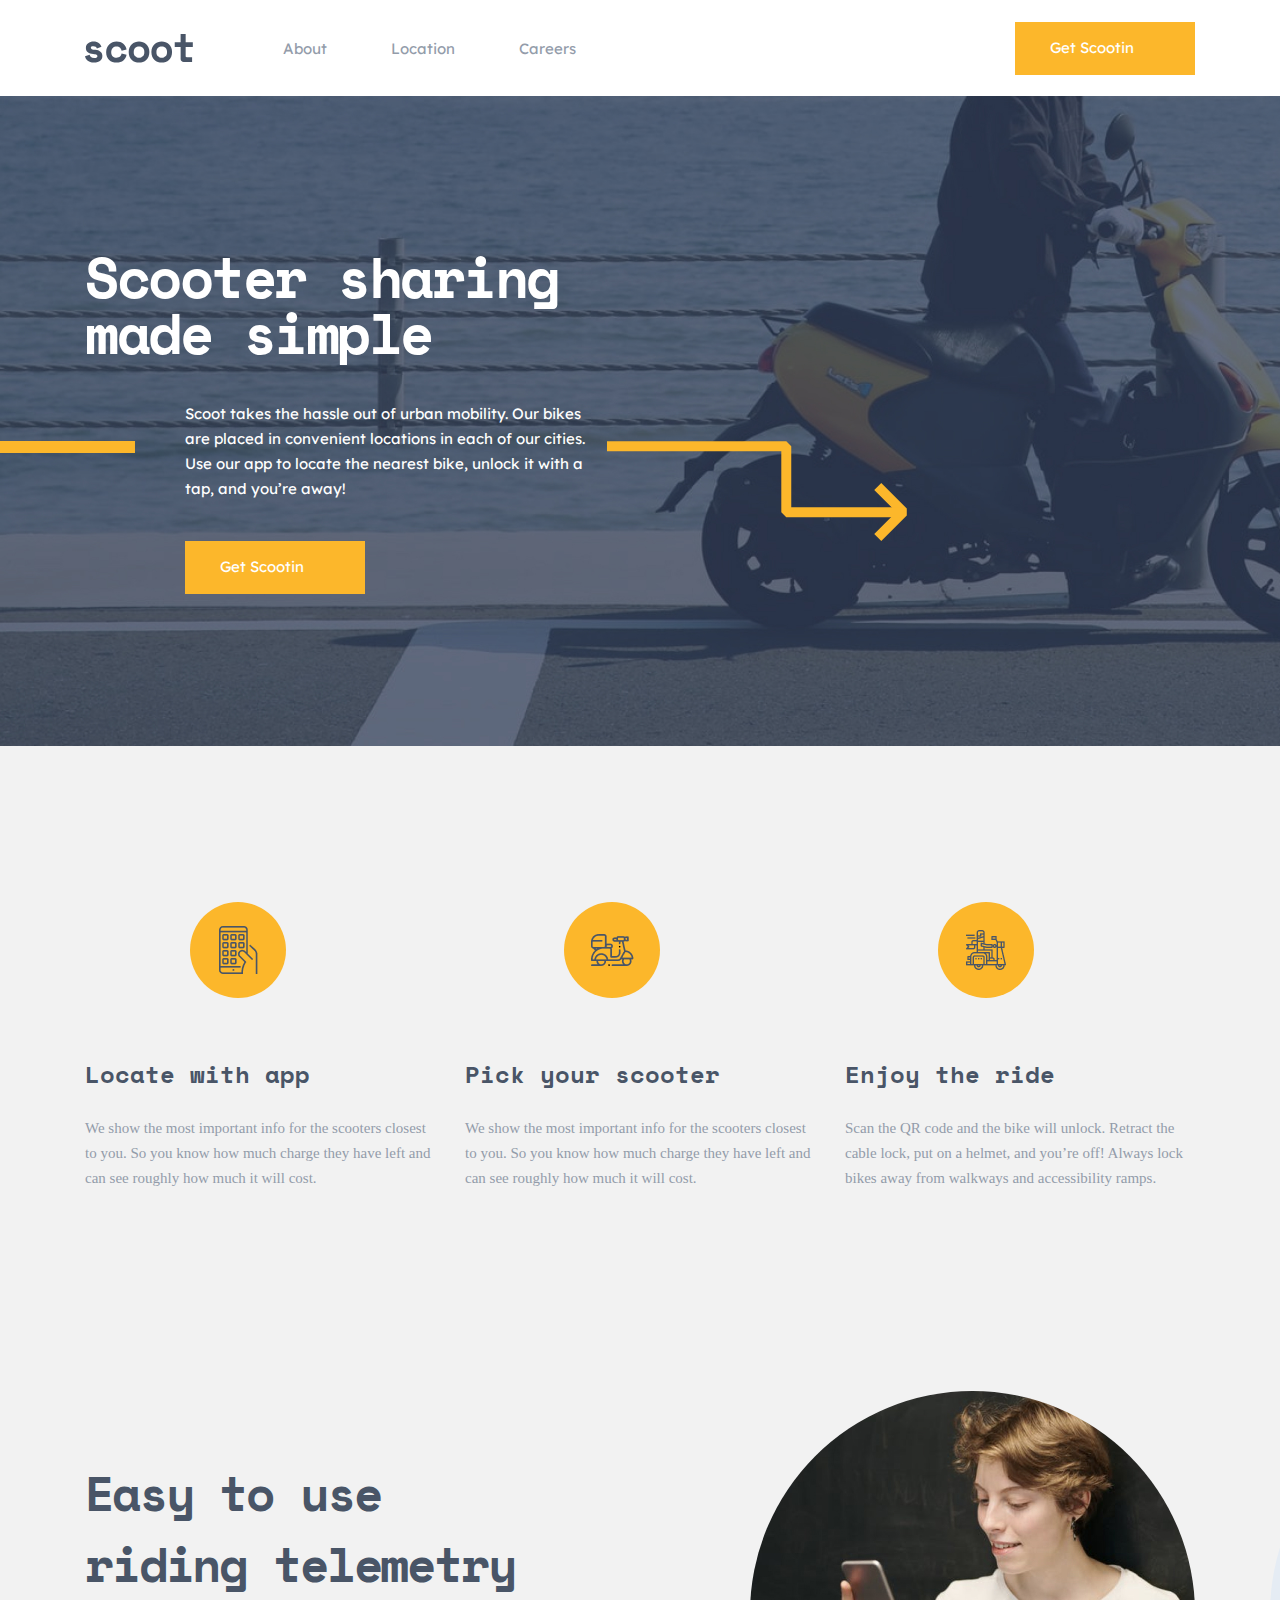
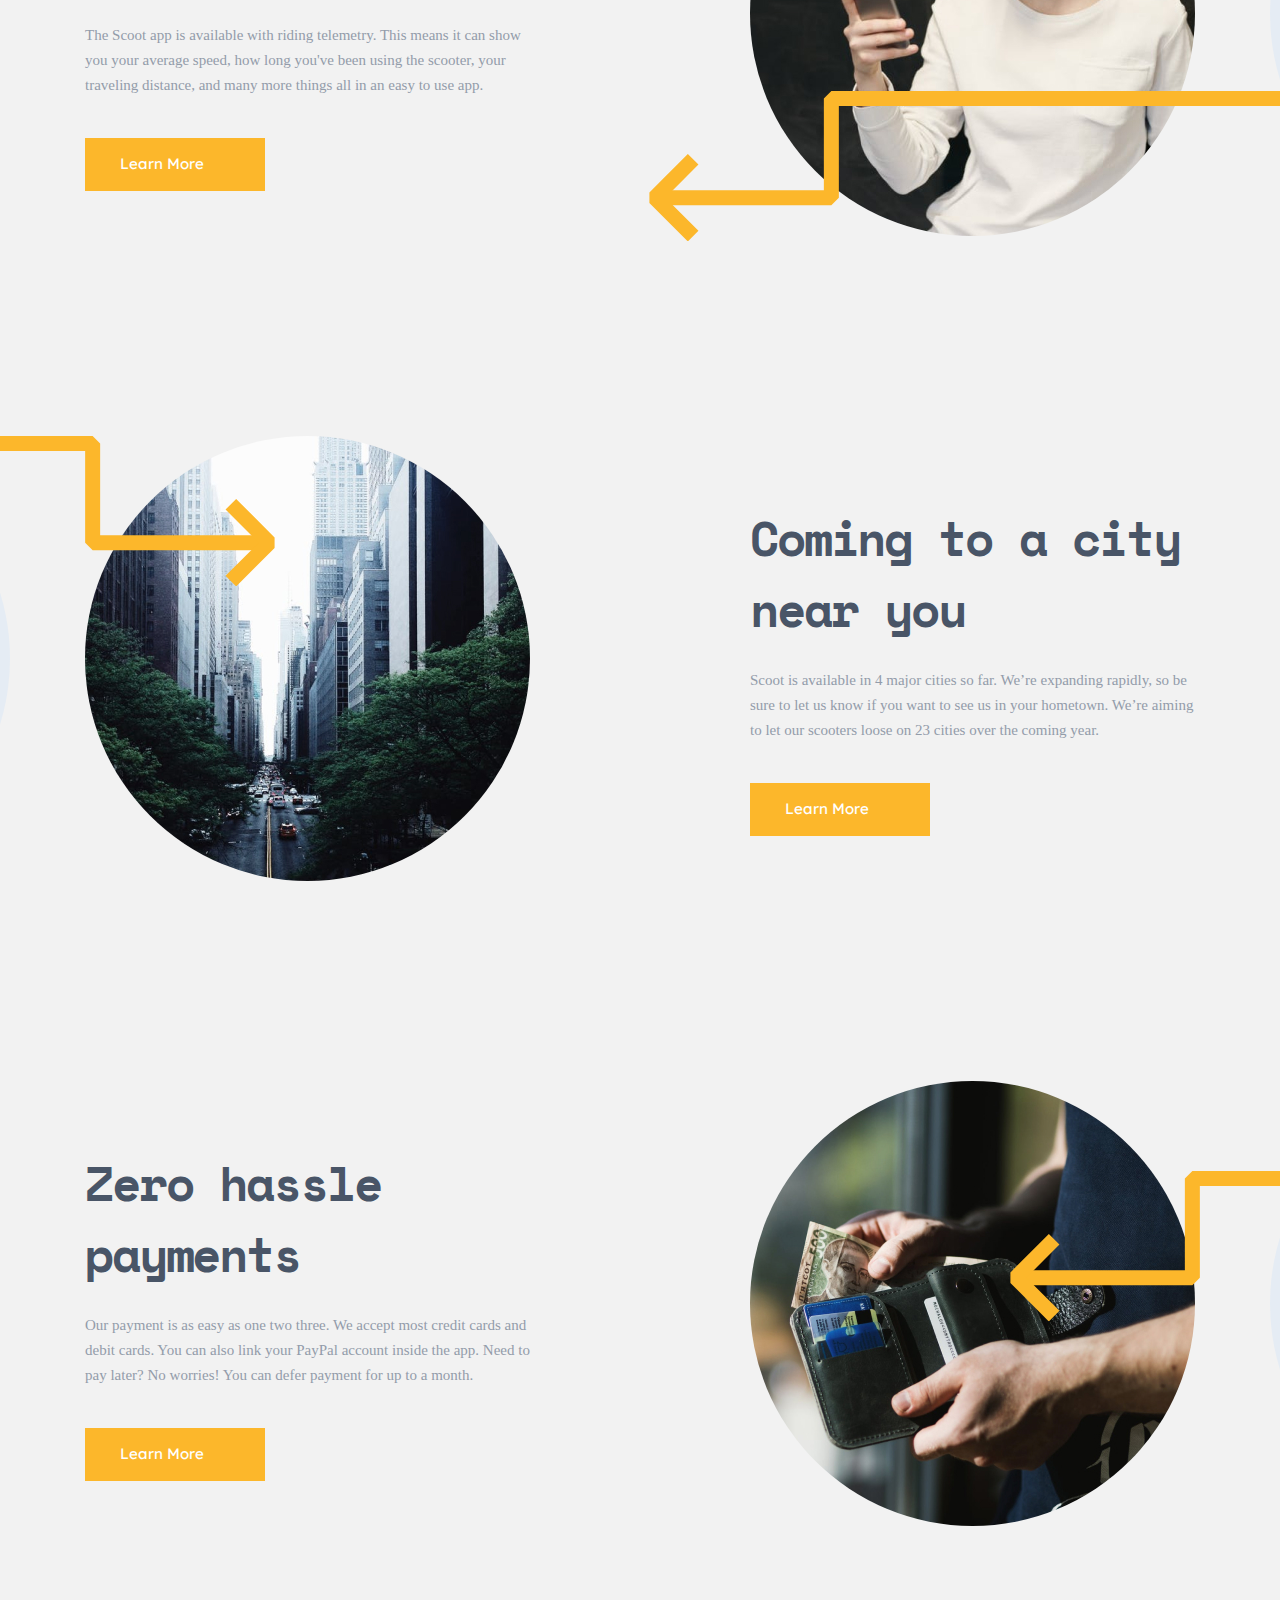
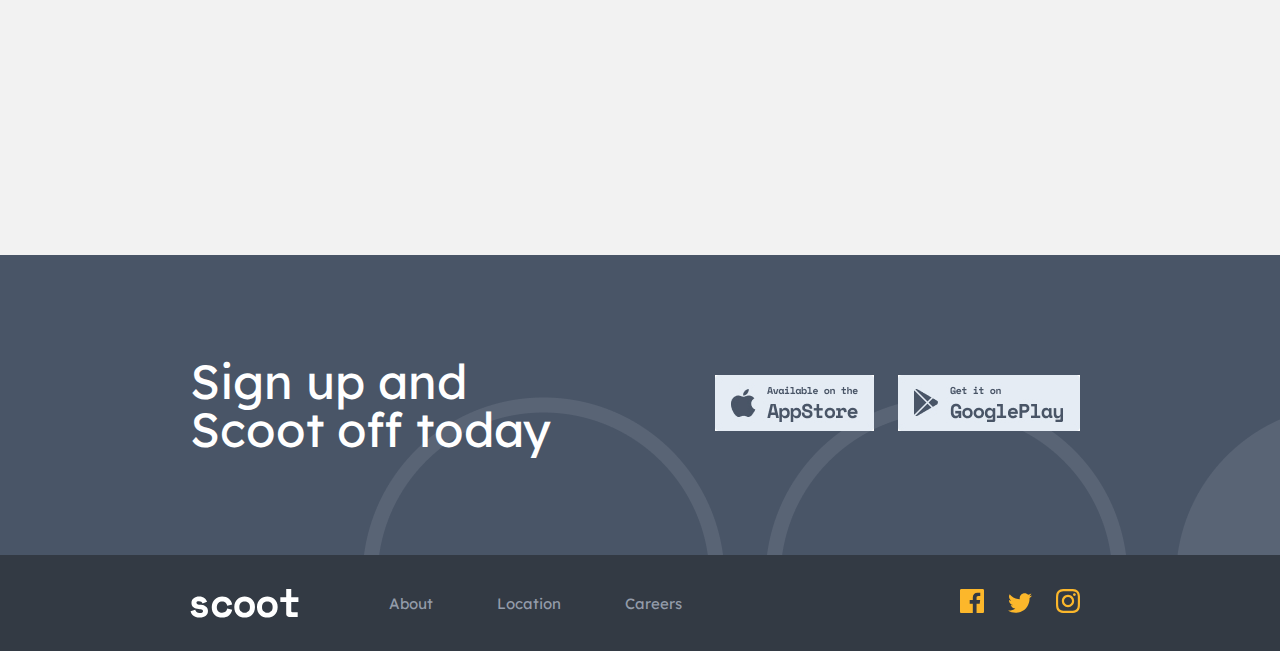
==== index.html @ 6b49a710 "imthon" ====
<!DOCTYPE html>
<html lang="en">
<head>
    <meta charset="UTF-8">
    <meta http-equiv="X-UA-Compatible" content="IE=edge">
    <meta name="viewport" content="width=device-width, initial-scale=1.0">
    <title>Kamoliddin_002</title>
    <link rel="stylesheet" href="https://cdnjs.cloudflare.com/ajax/libs/font-awesome/5.15.3/css/all.min.css" integrity="sha512-iBBXm8fW90+nuLcSKlbmrPcLa0OT92xO1BIsZ+ywDWZCvqsWgccV3gFoRBv0z+8dLJgyAHIhR35VZc2oM/gI1w==" crossorigin="anonymous" referrerpolicy="no-referrer" />
    <link rel="stylesheet" href="css/fonts.css">
    <link rel="stylesheet" href="css/main.css">
</head>
<body>

    <!-- header start -->

    <header>
        <div class="header">
            <div class="container">
                <div class="header-logo">
                    <div class="header-logo__left left">
                        <div class="font">
                            <i class="fas fa-bars fa-2x"></i>
                        </div>
                        <img class="left__img" src="./image/scoot1.svg" alt="">
                        <nav class="left__nav-menu">
                            <ul class="left__menu">
                                <li class="menu--iytms"><a class="menu--link" href="#">About</a></li>
                                <li class="menu--iytms"><a class="menu--link" href="#">Location</a></li>
                                <li class="menu--iytms"><a class="menu--link" href="#">Careers</a></li>
                            </ul>
                        </nav>
                    </div>
                    <div class="header-logo__right">
                        <a class="link" href="#">Get Scootin</a>
                    </div>
                </div>
            </div>
        </div>
    </header>

    <!-- main start -->

    <main>
        <section>
            <div class="section">
                <div class="container">
                    <div class="section-logo">
                        <h2 class="section-logo__text">Scooter sharing made simple</h2>
                        <p class="section-logo__lerem">Scoot takes the hassle out of urban mobility. Our bikes are placed in convenient locations in each of our cities. Use our app to locate the nearest bike, unlock it with a tap, and you’re away!</p>
                        <a class="link" href="#">Get Scootin</a>
                    </div>
                </div>
            </div>
        </section>

        <section>
            <div class="banner">
                <div class="banner__box">
                    <span class="box--span"></span>
                    <span class="box--span2"></span>
                    <span class="box--span3"></span>
                </div>
                <div class="container">
                    <div class="banner-logo">
                      <div class="banner-logo__bloc">
                        <h2 class="bloc--text">Locate with app</h2>
                        <p class="bloc--lorem">We show the most important info for the scooters closest to you. So you know how much charge they have left and can see roughly how much it will cost.</p>
                      </div>
                      <div class="banner-logo__bloc">
                        <h2 class="bloc--text">Pick your scooter</h2>
                        <p class="bloc--lorem">We show the most important info for the scooters closest to you. So you know how much charge they have left and can see roughly how much it will cost.</p>
                      </div>
                      <div class="banner-logo__bloc">
                        <h2 class="bloc--text">Enjoy the ride</h2>
                        <p class="bloc--lorem">Scan the QR code and the bike will unlock. Retract the cable lock, put on a helmet, and you’re off! Always lock bikes away from walkways and accessibility ramps.</p>
                      </div>
                    </div>
                </div>
            </div>
        </section>

        <section>
            <div class="templet">
                <div class="container">
                    <div class="temlet-logo">
                        <div class="templet-logo__left">
                            <h2 class="left--text">Easy to use riding telemetry</h2>
                            <p class="left--lorem">The Scoot app is available with riding telemetry. This means it can show you your average speed, how long you've been using the scooter, your traveling distance, and many more things all in an easy to use app.</p>
                            <a class="link" href="#">Learn More</a>
                        </div>
                        <div class="temlet-logo__right">
                            <span></span>
                        </div>
                    </div>
                    <div class="temlet-logo2">
                        <div class="temlet-logo__right">
                            <span></span>
                        </div>
                        <div class="templet-logo__left">
                            <h2 class="left--text">Coming to a city near you</h2>
                            <p class="left--lorem">Scoot is available in 4 major cities so far. We’re expanding rapidly, so be sure to let us know if you want to see us in your hometown. We’re aiming to let our scooters loose on 23 cities over the coming year.</p>
                            <a class="link" href="#">Learn More</a>
                        </div>
                    </div>
                    <div class="temlet-logo3">
                        <div class="templet-logo__left">
                            <h2 class="left--text">Zero hassle payments</h2>
                            <p class="left--lorem">Our payment is as easy as one two three. We accept most credit cards and debit cards. You can also link your PayPal account inside the app. Need to pay later? No worries! You can defer payment for up to a month.</p>
                            <a class="link" href="#">Learn More</a>
                        </div>
                        <div class="temlet-logo__right">
                            <span></span>
                        </div>
                    </div>
                </div>
            </div>
        </section>
    </main>

    <!-- footr start -->

    <footer>
        <div class="footer">
                <div class="footer-logo">
                    <div class="footer-logo__left left">
                        <div class="left__text-logo">
                            <h2 class="text-logo--text">Sign up and Scoot off today</h2>
                        </div>
                        <div class="left__image">
                            <a class="image--link" href="https://www.apple.com/shop"><img src="./image/Group28ss1.jpg" alt=""></a>
                            <a class="image--link" href="https://play.google.com/store"><img src="./image/Group29ss2.jpg" alt=""></a>
                        </div>
                    </div>
                    <div class="footer-logo__right right">
                        <div class="right__rasmlar rasmlar">
                            <img class="rasmlar__svg" src="./image/scootzzzz.svg" alt="">
                            <ul class="rasmlar__menu-logo">
                                <li class="menu-logo--iytms"><a class="menu-logo--link" href="">About</a></li>
                                <li class="menu-logo--iytms"><a class="menu-logo--link" href="">Location</a></li>
                                <li class="menu-logo--iytms"><a class="menu-logo--link" href="">Careers</a></li>
                            </ul>
                        </div>
                        <div class="right__icon">
                            <a href=""><svg width="24" height="24" viewBox="0 0 24 24"  xmlns="http://www.w3.org/2000/svg">
                                <path d="M22.675 0H1.325C0.593 0 0 0.593 0 1.325V22.676C0 23.407 0.593 24 1.325 24H12.82V14.706H9.692V11.084H12.82V8.413C12.82 5.313 14.713 3.625 17.479 3.625C18.804 3.625 19.942 3.724 20.274 3.768V7.008L18.356 7.009C16.852 7.009 16.561 7.724 16.561 8.772V11.085H20.148L19.681 14.707H16.561V24H22.677C23.407 24 24 23.407 24 22.675V1.325C24 0.593 23.407 0 22.675 0Z" />
                                </svg>
                            </a>
                                <a href="">
                                    <svg width="24" height="20" viewBox="0 0 24 20"  xmlns="http://www.w3.org/2000/svg">
                                        <path d="M24 2.55699C23.117 2.94899 22.168 3.21299 21.172 3.33199C22.189 2.72299 22.97 1.75799 23.337 0.607986C22.386 1.17199 21.332 1.58199 20.21 1.80299C19.313 0.845986 18.032 0.247986 16.616 0.247986C13.437 0.247986 11.101 3.21399 11.819 6.29299C7.728 6.08799 4.1 4.12799 1.671 1.14899C0.381 3.36199 1.002 6.25699 3.194 7.72299C2.388 7.69699 1.628 7.47599 0.965 7.10699C0.911 9.38799 2.546 11.522 4.914 11.997C4.221 12.185 3.462 12.229 2.69 12.081C3.316 14.037 5.134 15.46 7.29 15.5C5.22 17.123 2.612 17.848 0 17.54C2.179 18.937 4.768 19.752 7.548 19.752C16.69 19.752 21.855 12.031 21.543 5.10599C22.505 4.41099 23.34 3.54399 24 2.55699Z" />
                                        </svg>
                                    </a>
                                <a href=""><svg width="24" height="24" viewBox="0 0 24 24"  xmlns="http://www.w3.org/2000/svg">
                                    <path fill-rule="evenodd" clip-rule="evenodd" d="M12 0C8.741 0 8.333 0.014 7.053 0.072C2.695 0.272 0.273 2.69 0.073 7.052C0.014 8.333 0 8.741 0 12C0 15.259 0.014 15.668 0.072 16.948C0.272 21.306 2.69 23.728 7.052 23.928C8.333 23.986 8.741 24 12 24C15.259 24 15.668 23.986 16.948 23.928C21.302 23.728 23.73 21.31 23.927 16.948C23.986 15.668 24 15.259 24 12C24 8.741 23.986 8.333 23.928 7.053C23.732 2.699 21.311 0.273 16.949 0.073C15.668 0.014 15.259 0 12 0ZM12 2.163C15.204 2.163 15.584 2.175 16.85 2.233C20.102 2.381 21.621 3.924 21.769 7.152C21.827 8.417 21.838 8.797 21.838 12.001C21.838 15.206 21.826 15.585 21.769 16.85C21.62 20.075 20.105 21.621 16.85 21.769C15.584 21.827 15.206 21.839 12 21.839C8.796 21.839 8.416 21.827 7.151 21.769C3.891 21.62 2.38 20.07 2.232 16.849C2.174 15.584 2.162 15.205 2.162 12C2.162 8.796 2.175 8.417 2.232 7.151C2.381 3.924 3.896 2.38 7.151 2.232C8.417 2.175 8.796 2.163 12 2.163ZM5.838 12C5.838 8.597 8.597 5.838 12 5.838C15.403 5.838 18.162 8.597 18.162 12C18.162 15.404 15.403 18.163 12 18.163C8.597 18.163 5.838 15.403 5.838 12ZM12 16C9.791 16 8 14.21 8 12C8 9.791 9.791 8 12 8C14.209 8 16 9.791 16 12C16 14.21 14.209 16 12 16ZM16.965 5.595C16.965 4.8 17.61 4.155 18.406 4.155C19.201 4.155 19.845 4.8 19.845 5.595C19.845 6.39 19.201 7.035 18.406 7.035C17.61 7.035 16.965 6.39 16.965 5.595Z" />
                                    </svg>
                                </a>
                        </div>
                    </div>
            </div>
        </div>
    </footer>
</body>
</html>
---- css/fonts.css ----
@font-face {
    font-family: 'Space Mono';
    font-style: normal;
    font-weight: bold;
    src: local(''),
    url('../fonts/lexend-deca-v7-latin-regular.woff') format('woff'),
    url('../fonts/lexend-deca-v7-latin-regular.woff2') format('woff2');}
    @font-face {
        font-family: 'Space normal';
        font-style: normal;
        font-weight: normal;
        src: local(''),
        url('../fonts/space-mono-v6-latin-700.woff2') format('woff2'),
        url('../fonts/space-mono-v6-latin-700.woff') format('woff'); 
    }
    @font-face {
        font-family: 'Lexend Deca';
        font-style: normal;
        font-weight: 400;
        src: local(''),
        url('../fonts/lexend-deca-v7-latin-regular.woff2') format('woff2'),
        url('../fonts/lexend-deca-v7-latin-regular.woff') format('woff'); 
    }
---- css/main.css ----
.footer .footer-logo {
  height: 396px;
}

.footer .footer-logo .footer-logo__left {
  padding: 0 190px;
  display: -webkit-box;
  display: -ms-flexbox;
  display: flex;
  -webkit-box-align: center;
      -ms-flex-align: center;
          align-items: center;
  -webkit-box-pack: justify;
      -ms-flex-pack: justify;
          justify-content: space-between;
  height: 300px;
  background-image: url(../image/Maskppp.png);
  background-color: #d3dae6;
  background-position: center;
  background-repeat: no-repeat;
  background-size: cover;
}

.footer .footer-logo .footer-logo__left .left__text-logo .text-logo--text {
  font-size: 48px;
  line-height: 48px;
  font-family: 'Space Mono';
  color: #FFFFFF;
  width: 415px;
}

.footer .footer-logo .footer-logo__left .left__image .image--link {
  padding: 0 10px;
}

.footer .footer-logo .footer-logo__right {
  display: -webkit-box;
  display: -ms-flexbox;
  display: flex;
  background-color: #333A44;
  padding: 0 190px;
  -webkit-box-align: center;
      -ms-flex-align: center;
          align-items: center;
  -webkit-box-pack: justify;
      -ms-flex-pack: justify;
          justify-content: space-between;
  height: 96px;
}

.footer .footer-logo .footer-logo__right .right__rasmlar {
  display: -webkit-box;
  display: -ms-flexbox;
  display: flex;
}

.footer .footer-logo .footer-logo__right .right__rasmlar .rasmlar__menu-logo {
  display: -webkit-box;
  display: -ms-flexbox;
  display: flex;
  -webkit-box-align: center;
      -ms-flex-align: center;
          align-items: center;
  margin-left: 58px;
}

.footer .footer-logo .footer-logo__right .right__rasmlar .rasmlar__menu-logo .menu-logo--iytms .menu-logo--link {
  color: #939CAA;
  font-size: 15px;
  font-family: 'Space Mono';
  padding: 0 32px;
}

.footer .footer-logo .footer-logo__right .right__rasmlar .rasmlar__menu-logo .menu-logo--iytms .menu-logo--link:hover {
  color: #FCB72B;
}

.footer .footer-logo .footer-logo__right .right__icon a {
  padding: 0 10px;
}

.footer .footer-logo .footer-logo__right .right__icon a svg {
  fill: #FCB72B;
}

.footer .footer-logo .footer-logo__right .right__icon a svg:hover {
  fill: #E5ECF4;
}

@media only screen and (max-width: 770px) {
  .container {
    max-width: 689px;
    margin: 0 auto;
  }
  .footer .footer-logo {
    height: 396px;
  }
  .footer .footer-logo .footer-logo__left {
    padding: 0 190px;
    display: -webkit-box;
    display: -ms-flexbox;
    display: flex;
    text-align: center;
    -webkit-box-orient: vertical;
    -webkit-box-direction: normal;
        -ms-flex-direction: column;
            flex-direction: column;
    -webkit-box-pack: center;
        -ms-flex-pack: center;
            justify-content: center;
    height: 300px;
  }
  .footer .footer-logo .footer-logo__left .left__text-logo .text-logo--text {
    font-size: 48px;
    line-height: 48px;
    width: 415px;
  }
  .footer .footer-logo .footer-logo__left .left__image {
    margin-top: 40px;
  }
  .footer .footer-logo .footer-logo__left .left__image .image--link {
    padding: 0 10px;
  }
  .footer .footer-logo .footer-logo__left .left__image .image--link img {
    height: 40px;
    width: 113px;
  }
  .footer .footer-logo .footer-logo__right {
    padding: 0 39px;
    height: 96px;
  }
  .footer .footer-logo .footer-logo__right .right__rasmlar .rasmlar__menu-logo {
    margin-left: 38px;
  }
  .footer .footer-logo .footer-logo__right .right__rasmlar .rasmlar__menu-logo .menu-logo--iytms .menu-logo--link {
    font-size: 15px;
    padding: 0 22px;
  }
}

@media only screen and (max-width: 375px) {
  .container {
    max-width: 311px;
    margin: 0 auto;
  }
  .footer .footer-logo {
    height: 758px;
  }
  .footer .footer-logo .footer-logo__left {
    padding: 0 32px;
    display: -webkit-box;
    display: -ms-flexbox;
    display: flex;
    text-align: center;
    -webkit-box-orient: vertical;
    -webkit-box-direction: normal;
        -ms-flex-direction: column;
            flex-direction: column;
    -webkit-box-pack: center;
        -ms-flex-pack: center;
            justify-content: center;
    height: 320px;
  }
  .footer .footer-logo .footer-logo__left .left__text-logo .text-logo--text {
    font-size: 32px;
    width: 311px;
  }
  .footer .footer-logo .footer-logo__left .left__image {
    margin-top: 40px;
  }
  .footer .footer-logo .footer-logo__left .left__image .image--link {
    padding: 0 10px;
  }
  .footer .footer-logo .footer-logo__left .left__image .image--link img {
    height: 40px;
    width: 130px;
  }
  .footer .footer-logo .footer-logo__right {
    display: -webkit-box;
    display: -ms-flexbox;
    display: flex;
    -webkit-box-orient: vertical;
    -webkit-box-direction: normal;
        -ms-flex-direction: column;
            flex-direction: column;
    -webkit-box-pack: justify;
        -ms-flex-pack: justify;
            justify-content: space-between;
    padding: 0 39px;
    height: 438px;
  }
  .footer .footer-logo .footer-logo__right .right__rasmlar {
    -webkit-box-orient: vertical;
    -webkit-box-direction: normal;
        -ms-flex-direction: column;
            flex-direction: column;
    padding-top: 66px;
  }
  .footer .footer-logo .footer-logo__right .right__rasmlar .rasmlar__menu-logo {
    -webkit-box-orient: vertical;
    -webkit-box-direction: normal;
        -ms-flex-direction: column;
            flex-direction: column;
    padding-top: 41px;
    margin-left: 0;
  }
  .footer .footer-logo .footer-logo__right .right__rasmlar .rasmlar__menu-logo .menu-logo--iytms .menu-logo--link {
    font-size: 15px;
    padding: 16px 32px;
    display: inline-block;
  }
  .footer .footer-logo .footer-logo__right .right__icon {
    padding-bottom: 66px;
  }
  .footer .footer-logo .footer-logo__right .right__icon a {
    padding: 0 10px;
  }
  .footer .footer-logo .footer-logo__right .right__icon a svg {
    fill: #FCB72B;
  }
  .footer .footer-logo .footer-logo__right .right__icon a svg:hover {
    fill: #E5ECF4;
  }
}

.header {
  background-color: #fff;
}

.header .header-logo {
  display: -webkit-box;
  display: -ms-flexbox;
  display: flex;
  -webkit-box-pack: justify;
      -ms-flex-pack: justify;
          justify-content: space-between;
  -webkit-box-align: center;
      -ms-flex-align: center;
          align-items: center;
  background-color: white;
  height: 96px;
}

.header .header-logo .header-logo__left {
  display: -webkit-box;
  display: -ms-flexbox;
  display: flex;
  -webkit-box-align: center;
      -ms-flex-align: center;
          align-items: center;
}

.header .header-logo .header-logo__left .font .fas {
  display: none;
}

.header .header-logo .header-logo__left .left__nav-menu .left__menu {
  display: -webkit-box;
  display: -ms-flexbox;
  display: flex;
  margin-left: 58px;
}

.header .header-logo .header-logo__left .left__nav-menu .left__menu .menu--iytms .menu--link {
  display: inline-block;
  font-family: 'Space Mono';
  color: #939CAA;
  font-size: 15px;
  padding: 0 32px;
}

.header .header-logo .header-logo__left .left__nav-menu .left__menu .menu--iytms .menu--link:hover {
  color: #FCB72B;
}

.link {
  display: -webkit-box;
  display: -ms-flexbox;
  display: flex;
  width: 180px;
  padding: 16px 35px;
  height: 53px;
  font-family: 'Space Mono';
  background-color: #FCB72B;
  color: #FFFFFF;
  font-size: 15px;
}

.link:hover {
  background-color: #fff;
  border: 2px solid #FCB72B;
  color: #FCB72B;
  background-color: transparent;
}

@media only screen and (max-width: 375px) {
  .container {
    max-width: 311px;
    margin: 0 auto;
  }
  .header {
    background-color: #fff;
  }
  .header .header-logo {
    display: -webkit-box;
    display: -ms-flexbox;
    display: flex;
    -webkit-box-pack: justify;
        -ms-flex-pack: justify;
            justify-content: space-between;
    -webkit-box-align: center;
        -ms-flex-align: center;
            align-items: center;
    background-color: white;
    height: 96px;
  }
  .header .header-logo .header-logo__left {
    display: -webkit-box;
    display: -ms-flexbox;
    display: flex;
    -webkit-box-align: center;
        -ms-flex-align: center;
            align-items: center;
  }
  .header .header-logo .header-logo__left .left__img {
    margin-left: 80px;
  }
  .header .header-logo .header-logo__left .font .fas {
    display: -webkit-box;
    display: -ms-flexbox;
    display: flex;
  }
  .header .header-logo .header-logo__left .left__nav-menu {
    display: none;
  }
  .header .header-logo .header-logo__left .fas:checked ~ .left__nav-menu {
    display: -webkit-box;
    display: -ms-flexbox;
    display: flex;
  }
  .link {
    display: none;
  }
}

* {
  margin: 0;
  padding: 0;
  -webkit-box-sizing: border-box;
          box-sizing: border-box;
  text-decoration: none;
  list-style-type: none;
}

.container {
  max-width: 1110px;
  margin: 0 auto;
}

.section {
  display: -webkit-box;
  display: -ms-flexbox;
  display: flex;
  background-image: url(../image/Bitmap2.jpg);
  background-position: center;
  background-repeat: no-repeat;
  background-size: cover;
  width: 100%;
  height: 650px;
}

.section .section-logo {
  display: -webkit-box;
  display: -ms-flexbox;
  display: flex;
  -webkit-box-orient: vertical;
  -webkit-box-direction: normal;
      -ms-flex-direction: column;
          flex-direction: column;
  padding-top: 153px;
}

.section .section-logo .section-logo__text {
  font-family: 'Space normal';
  width: 500px;
  letter-spacing: -2.5px;
  font-size: 56px;
  line-height: 56px;
  color: #fff;
}

.section .section-logo .link {
  margin-left: 100px;
}

.section .section-logo .section-logo__lerem {
  display: -webkit-box;
  display: -ms-flexbox;
  display: flex;
  margin-left: 100px;
  position: relative;
  padding-top: 40px;
  color: #FFFFFF;
  width: 38%;
  font-family: 'Lexend Deca';
  font-size: 15px;
  line-height: 25px;
  margin-bottom: 40px;
}

.section .section-logo .section-logo__lerem::after {
  display: -webkit-box;
  display: -ms-flexbox;
  display: flex;
  content: "";
  height: 100px;
  width: 300px;
  position: absolute;
  background-image: url(../image/GroupCopy0101.svg);
  background-position: center;
  background-repeat: no-repeat;
  right: -300px;
  top: 80px;
  background-size: cover;
}

.section .section-logo .section-logo__lerem::before {
  display: -webkit-box;
  display: -ms-flexbox;
  display: flex;
  content: "";
  height: 12px;
  width: 250px;
  position: absolute;
  background-image: url(../image/Path20000.svg);
  background-position: center;
  background-repeat: no-repeat;
  top: 80px;
  left: -300px;
  background-size: cover;
}

.banner {
  background-color: #F2F2F2;
  padding-top: 206px;
}

.banner .banner__box {
  display: -webkit-box;
  display: -ms-flexbox;
  display: flex;
  -webkit-box-pack: justify;
      -ms-flex-pack: justify;
          justify-content: space-between;
  padding-left: 190px;
  width: 1034px;
  height: 15px;
  background-color: #F2F2F2;
}

.banner .banner__box .box--span {
  width: 96px;
  height: 96px;
  border-radius: 50%;
  background-color: #FCB72B;
  -webkit-transform: translateY(-50PX);
          transform: translateY(-50PX);
  background-image: url(../image/CombinedShapeIMG1.png);
  background-position: center;
  background-repeat: no-repeat;
}

.banner .banner__box .box--span2 {
  width: 96px;
  height: 96px;
  border-radius: 50%;
  background-color: #FCB72B;
  -webkit-transform: translateY(-50PX);
          transform: translateY(-50PX);
  background-image: url(../image/001-scooterIMG2.png);
  background-position: center;
  background-repeat: no-repeat;
}

.banner .banner__box .box--span3 {
  width: 96px;
  height: 96px;
  border-radius: 50%;
  background-color: #FCB72B;
  -webkit-transform: translateY(-50PX);
          transform: translateY(-50PX);
  background-image: url(../image/CombinedShapeIMG3.png);
  background-position: center;
  background-repeat: no-repeat;
}

.banner .banner-logo {
  display: -webkit-box;
  display: -ms-flexbox;
  display: flex;
  -webkit-box-pack: justify;
      -ms-flex-pack: justify;
          justify-content: space-between;
  width: 1110px;
}

.banner .banner-logo .banner-logo__bloc {
  margin-top: 89px;
}

.banner .banner-logo .banner-logo__bloc .bloc--text {
  font-size: 24px;
  font-family: 'Space normal';
  color: #495567;
}

.banner .banner-logo .banner-logo__bloc .bloc--lorem {
  padding-top: 24px;
  font-size: 15px;
  color: #939CAA;
  line-height: 25px;
  width: 350px;
}

.templet {
  background-color: #F2F2F2;
  overflow: hidden;
  padding-bottom: 329px;
}

.templet .temlet-logo {
  display: -webkit-box;
  display: -ms-flexbox;
  display: flex;
  -webkit-box-pack: justify;
      -ms-flex-pack: justify;
          justify-content: space-between;
}

.templet .temlet-logo .templet-logo__left {
  padding-top: 266px;
}

.templet .temlet-logo .templet-logo__left .left--text {
  font-size: 48px;
  font-family: 'Space normal';
  letter-spacing: -2.14286px;
  width: 445px;
  color: #495567;
}

.templet .temlet-logo .templet-logo__left .left--lorem {
  width: 445px;
  color: #939CAA;
  font-size: 15px;
  margin-bottom: 40px;
  padding-top: 24px;
  line-height: 25px;
}

.templet .temlet-logo .temlet-logo__right {
  margin-top: 200px;
  width: 445px;
  height: 445px;
  border-radius: 50%;
  background-image: url(../image/Bitmapttt.jpg);
  background-position: center;
  background-repeat: no-repeat;
  background-size: cover;
  position: relative;
}

.templet .temlet-logo .temlet-logo__right span {
  display: -webkit-box;
  display: -ms-flexbox;
  display: flex;
  border-radius: 50%;
  width: 445px;
  height: 445px;
  background-color: #E5ECF4;
  -webkit-transform: translate(520px, -150px);
          transform: translate(520px, -150px);
}

.templet .temlet-logo .temlet-logo__right::before {
  display: -webkit-box;
  display: -ms-flexbox;
  display: flex;
  position: absolute;
  content: "";
  background-image: url(../image/Group32rrr.svg);
  background-position: center;
  background-repeat: no-repeat;
  height: 150px;
  position: relative;
  width: 740px;
  z-index: 2;
  top: 300px;
  right: 101px;
}

.templet .temlet-logo2 {
  display: -webkit-box;
  display: -ms-flexbox;
  display: flex;
  -webkit-box-pack: justify;
      -ms-flex-pack: justify;
          justify-content: space-between;
}

.templet .temlet-logo2 .templet-logo__left {
  padding-top: 266px;
}

.templet .temlet-logo2 .templet-logo__left .left--text {
  font-size: 48px;
  font-family: 'Space normal';
  letter-spacing: -2.14286px;
  width: 445px;
  color: #495567;
}

.templet .temlet-logo2 .templet-logo__left .left--lorem {
  width: 445px;
  color: #939CAA;
  font-size: 15px;
  margin-bottom: 40px;
  padding-top: 24px;
  line-height: 25px;
}

.templet .temlet-logo2 .temlet-logo__right {
  margin-top: 200px;
  width: 445px;
  height: 445px;
  border-radius: 50%;
  background-image: url(../image/Bitmapjj.jpg);
  background-position: center;
  background-repeat: no-repeat;
  background-size: cover;
  position: relative;
}

.templet .temlet-logo2 .temlet-logo__right span {
  display: -webkit-box;
  display: -ms-flexbox;
  display: flex;
  border-radius: 50%;
  width: 445px;
  height: 445px;
  background-color: #E5ECF4;
  -webkit-transform: translate(-520px, -150px);
          transform: translate(-520px, -150px);
}

.templet .temlet-logo2 .temlet-logo__right::before {
  display: -webkit-box;
  display: -ms-flexbox;
  display: flex;
  position: absolute;
  content: "";
  background-image: url(../image/GroupCopyhh.svg);
  background-position: center;
  background-repeat: no-repeat;
  height: 150px;
  position: relative;
  width: 740px;
  z-index: 2;
  top: 0px;
  right: 0px;
  left: -550px;
}

.templet .temlet-logo3 {
  display: -webkit-box;
  display: -ms-flexbox;
  display: flex;
  -webkit-box-pack: justify;
      -ms-flex-pack: justify;
          justify-content: space-between;
}

.templet .temlet-logo3 .templet-logo__left {
  padding-top: 266px;
}

.templet .temlet-logo3 .templet-logo__left .left--text {
  font-size: 48px;
  font-family: 'Space normal';
  letter-spacing: -2.14286px;
  width: 445px;
  color: #495567;
}

.templet .temlet-logo3 .templet-logo__left .left--lorem {
  width: 445px;
  color: #939CAA;
  font-size: 15px;
  margin-bottom: 40px;
  padding-top: 24px;
  line-height: 25px;
}

.templet .temlet-logo3 .temlet-logo__right {
  margin-top: 200px;
  width: 445px;
  height: 445px;
  border-radius: 50%;
  background-image: url(../image/Bitmapkk.jpg);
  background-position: center;
  background-repeat: no-repeat;
  background-size: cover;
  position: relative;
}

.templet .temlet-logo3 .temlet-logo__right span {
  display: -webkit-box;
  display: -ms-flexbox;
  display: flex;
  border-radius: 50%;
  width: 445px;
  height: 445px;
  background-color: #E5ECF4;
  -webkit-transform: translate(520px, -150px);
          transform: translate(520px, -150px);
}

.templet .temlet-logo3 .temlet-logo__right::before {
  display: -webkit-box;
  display: -ms-flexbox;
  display: flex;
  position: absolute;
  content: "";
  background-image: url(../image/Group32rrr.svg);
  background-position: center;
  background-repeat: no-repeat;
  height: 150px;
  position: relative;
  width: 740px;
  z-index: 2;
  top: 90px;
  right: -260px;
}

@media only screen and (max-width: 770px) {
  .container {
    max-width: 689px;
    margin: 0 auto;
  }
  .section {
    height: 690px;
  }
  .section .section-logo {
    display: -webkit-box;
    display: -ms-flexbox;
    display: flex;
    -webkit-box-orient: vertical;
    -webkit-box-direction: normal;
        -ms-flex-direction: column;
            flex-direction: column;
    -webkit-box-pack: center;
        -ms-flex-pack: center;
            justify-content: center;
    text-align: center;
    padding-top: 187px;
  }
  .section .section-logo .section-logo__text {
    width: 573px;
    font-size: 56px;
  }
  .section .section-logo .link {
    margin-left: 200px;
  }
  .section .section-logo .section-logo__lerem {
    margin-left: 0px;
    padding-top: 24px;
    width: 573px;
    margin-bottom: 32px;
  }
  .section .section-logo .section-logo__lerem::after {
    display: none;
  }
  .section .section-logo .section-logo__lerem::before {
    height: 158px;
    width: 477px;
    background-image: url(../image/GroupCopymmm.svg);
    top: 200px;
    left: -250px;
  }
  .banner {
    display: -webkit-box;
    display: -ms-flexbox;
    display: flex;
    background-color: #F2F2F2;
    padding-top: 0px;
  }
  .banner .banner__box {
    -webkit-box-orient: vertical;
    -webkit-box-direction: normal;
        -ms-flex-direction: column;
            flex-direction: column;
    padding-left: 0;
    width: 15px;
    margin-left: 100px;
    height: 600px;
  }
  .banner .banner__box .box--span {
    margin-top: 150px;
    -webkit-transform: translateX(-40px);
            transform: translateX(-40px);
  }
  .banner .banner__box .box--span2 {
    -webkit-transform: translateX(-40px);
            transform: translateX(-40px);
  }
  .banner .banner__box .box--span3 {
    border-radius: 50%;
    -webkit-transform: translateX(-40px);
            transform: translateX(-40px);
  }
  .banner .banner-logo {
    display: -webkit-box;
    display: -ms-flexbox;
    display: flex;
    -webkit-box-orient: vertical;
    -webkit-box-direction: normal;
        -ms-flex-direction: column;
            flex-direction: column;
    width: 1110px;
    padding-top: 150px;
  }
  .banner .banner-logo .banner-logo__bloc {
    margin-top: 0;
    margin-left: 150px;
  }
  .banner .banner-logo .banner-logo__bloc .bloc--text {
    font-size: 24px;
    font-family: 'Space normal';
    color: #495567;
  }
  .banner .banner-logo .banner-logo__bloc .bloc--lorem {
    padding-top: 27px;
    font-size: 15px;
    line-height: 25px;
    width: 398px;
    margin-bottom: 40px;
  }
  .templet {
    padding-bottom: 104px;
  }
  .templet .temlet-logo {
    display: -webkit-box;
    display: -ms-flexbox;
    display: flex;
    -webkit-box-pack: center;
        -ms-flex-pack: center;
            justify-content: center;
    -webkit-box-align: center;
        -ms-flex-align: center;
            align-items: center;
    text-align: center;
    -webkit-box-orient: vertical;
    -webkit-box-direction: reverse;
        -ms-flex-direction: column-reverse;
            flex-direction: column-reverse;
  }
  .templet .temlet-logo .templet-logo__left {
    padding-top: 56px;
  }
  .templet .temlet-logo .templet-logo__left .left--text {
    font-size: 48px;
    margin-left: 60px;
    font-family: 'Space normal';
    letter-spacing: -2.14286px;
    width: 445px;
    color: #495567;
  }
  .templet .temlet-logo .templet-logo__left .left--lorem {
    width: 553px;
    font-size: 15px;
    margin-bottom: 40px;
    padding-top: 24px;
    line-height: 25px;
  }
  .templet .temlet-logo .templet-logo__left .link {
    margin-left: 190px;
  }
  .templet .temlet-logo .temlet-logo__right {
    margin-top: 145px;
    width: 445px;
    height: 445px;
    border-radius: 50%;
    background-image: url(../image/Bitmapttt.jpg);
    background-position: center;
    background-repeat: no-repeat;
    background-size: cover;
    position: relative;
  }
  .templet .temlet-logo .temlet-logo__right span {
    display: -webkit-box;
    display: -ms-flexbox;
    display: flex;
    border-radius: 50%;
    width: 445px;
    height: 445px;
    background-color: #E5ECF4;
    -webkit-transform: translate(520px, -150px);
            transform: translate(520px, -150px);
  }
  .templet .temlet-logo .temlet-logo__right::before {
    display: -webkit-box;
    display: -ms-flexbox;
    display: flex;
    position: absolute;
    content: "";
    background-image: url(../image/Group32rrr.svg);
    background-position: center;
    background-repeat: no-repeat;
    height: 150px;
    position: relative;
    width: 740px;
    z-index: 2;
    top: 300px;
    right: 101px;
  }
  .templet .temlet-logo2 {
    display: -webkit-box;
    display: -ms-flexbox;
    display: flex;
    -webkit-box-pack: center;
        -ms-flex-pack: center;
            justify-content: center;
    -webkit-box-align: center;
        -ms-flex-align: center;
            align-items: center;
    text-align: center;
    -webkit-box-orient: vertical;
    -webkit-box-direction: normal;
        -ms-flex-direction: column;
            flex-direction: column;
  }
  .templet .temlet-logo2 .templet-logo__left {
    padding-top: 56px;
  }
  .templet .temlet-logo2 .templet-logo__left .left--text {
    font-size: 48px;
    margin-left: 60px;
    width: 445px;
  }
  .templet .temlet-logo2 .templet-logo__left .left--lorem {
    width: 553px;
    font-size: 15px;
    margin-bottom: 40px;
    padding-top: 24px;
    line-height: 25px;
  }
  .templet .temlet-logo2 .templet-logo__left .link {
    margin-left: 190px;
  }
  .templet .temlet-logo2 .temlet-logo__right {
    margin-top: 145px;
    width: 445px;
    height: 445px;
  }
  .templet .temlet-logo2 .temlet-logo__right span {
    width: 445px;
    height: 445px;
    -webkit-transform: translate(-520px, -150px);
            transform: translate(-520px, -150px);
  }
  .templet .temlet-logo2 .temlet-logo__right::before {
    height: 150px;
    width: 740px;
    top: 0px;
    right: 101px;
  }
  .templet .temlet-logo3 {
    display: -webkit-box;
    display: -ms-flexbox;
    display: flex;
    -webkit-box-pack: center;
        -ms-flex-pack: center;
            justify-content: center;
    -webkit-box-align: center;
        -ms-flex-align: center;
            align-items: center;
    text-align: center;
    -webkit-box-orient: vertical;
    -webkit-box-direction: reverse;
        -ms-flex-direction: column-reverse;
            flex-direction: column-reverse;
  }
  .templet .temlet-logo3 .templet-logo__left {
    padding-top: 56px;
  }
  .templet .temlet-logo3 .templet-logo__left .left--text {
    font-size: 48px;
    margin-left: 60px;
    letter-spacing: -2.14286px;
    width: 445px;
  }
  .templet .temlet-logo3 .templet-logo__left .left--lorem {
    width: 553px;
    font-size: 15px;
    margin-bottom: 40px;
    padding-top: 24px;
    line-height: 25px;
  }
  .templet .temlet-logo3 .templet-logo__left .link {
    margin-left: 190px;
  }
  .templet .temlet-logo3 .temlet-logo__right {
    margin-top: 145px;
    width: 445px;
    height: 445px;
  }
  .templet .temlet-logo3 .temlet-logo__right span {
    width: 445px;
    height: 445px;
    -webkit-transform: translate(520px, -150px);
            transform: translate(520px, -150px);
  }
  .templet .temlet-logo3 .temlet-logo__right::before {
    height: 150px;
    width: 740px;
    top: 100px;
    right: -260px;
  }
}

@media only screen and (max-width: 370px) {
  .container {
    max-width: 311px;
    margin: 0 auto;
  }
  .section {
    height: 690px;
  }
  .section .section-logo {
    display: -webkit-box;
    display: -ms-flexbox;
    display: flex;
    -webkit-box-orient: vertical;
    -webkit-box-direction: normal;
        -ms-flex-direction: column;
            flex-direction: column;
    -webkit-box-pack: center;
        -ms-flex-pack: center;
            justify-content: center;
    text-align: center;
    padding-top: 120px;
  }
  .section .section-logo .section-logo__text {
    width: 311px;
    font-size: 40px;
  }
  .section .section-logo .link {
    display: -webkit-box;
    display: -ms-flexbox;
    display: flex;
    margin-left: 70px;
  }
  .section .section-logo .section-logo__lerem {
    font-size: 15px;
    line-height: 25px;
    margin-left: 0px;
    padding-top: 24px;
    width: 311px;
    margin-bottom: 32px;
  }
  .section .section-logo .section-logo__lerem::after {
    display: none;
  }
  .section .section-logo .section-logo__lerem::before {
    height: 158px;
    width: 477px;
    background-image: url(../image/GroupCopymmm.svg);
    top: 215px;
    left: -360px;
  }
  .banner {
    display: -webkit-box;
    display: -ms-flexbox;
    display: flex;
    background-color: #F2F2F2;
    padding-top: 0px;
    padding-bottom: 0;
  }
  .banner .banner__box {
    background-color: transparent;
    -webkit-box-orient: vertical;
    -webkit-box-direction: normal;
        -ms-flex-direction: column;
            flex-direction: column;
    padding-left: 0;
    width: 15px;
    margin-left: 200px;
    height: 800px;
  }
  .banner .banner__box .box--span {
    width: 56px;
    height: 56px;
    margin-top: 120px;
    -webkit-transform: translateX(-40px);
            transform: translateX(-40px);
    background-image: url(../image/CombinedShapemm1.svg);
  }
  .banner .banner__box .box--span2 {
    width: 56px;
    height: 56px;
    -webkit-transform: translateX(-40px);
            transform: translateX(-40px);
    background-image: url(../image/001-scootermm2.svg);
  }
  .banner .banner__box .box--span3 {
    width: 56px;
    height: 56px;
    -webkit-transform: translateX(-40px);
            transform: translateX(-40px);
    background-image: url(../image/CombinedShapemm3.svg);
  }
  .banner .banner-logo {
    display: -webkit-box;
    display: -ms-flexbox;
    display: flex;
    -webkit-box-orient: vertical;
    -webkit-box-direction: normal;
        -ms-flex-direction: column;
            flex-direction: column;
    text-align: center;
    width: 311px;
    padding-top: 150px;
  }
  .banner .banner-logo .banner-logo__bloc {
    margin-top: 90px;
    margin-left: -180px;
  }
  .banner .banner-logo .banner-logo__bloc .bloc--text {
    font-size: 24px;
    margin-left: -160px;
  }
  .banner .banner-logo .banner-logo__bloc .bloc--lorem {
    padding-top: 24px;
    font-size: 15px;
    line-height: 25px;
    width: 311px;
    margin-bottom: 48px;
  }
  .templet {
    padding-bottom: 104px;
  }
  .templet .temlet-logo {
    display: -webkit-box;
    display: -ms-flexbox;
    display: flex;
    -webkit-box-pack: center;
        -ms-flex-pack: center;
            justify-content: center;
    -webkit-box-align: center;
        -ms-flex-align: center;
            align-items: center;
    text-align: center;
    -webkit-box-orient: vertical;
    -webkit-box-direction: reverse;
        -ms-flex-direction: column-reverse;
            flex-direction: column-reverse;
  }
  .templet .temlet-logo .templet-logo__left {
    padding-top: 56px;
  }
  .templet .temlet-logo .templet-logo__left .left--text {
    font-size: 32px;
    margin-left: 0px;
    width: 311px;
  }
  .templet .temlet-logo .templet-logo__left .left--lorem {
    width: 311px;
    font-size: 15px;
    margin-bottom: 40px;
    padding-top: 32px;
    line-height: 25px;
  }
  .templet .temlet-logo .templet-logo__left .link {
    display: -webkit-box;
    display: -ms-flexbox;
    display: flex;
    margin-left: 70px;
  }
  .templet .temlet-logo .temlet-logo__right {
    margin-top: 60px;
    width: 311px;
    height: 311px;
  }
  .templet .temlet-logo .temlet-logo__right::before {
    height: 150px;
    width: 740px;
    z-index: 2;
    top: 170px;
    right: -0px;
  }
  .templet .temlet-logo2 {
    display: -webkit-box;
    display: -ms-flexbox;
    display: flex;
    -webkit-box-pack: center;
        -ms-flex-pack: center;
            justify-content: center;
    -webkit-box-align: center;
        -ms-flex-align: center;
            align-items: center;
    text-align: center;
    -webkit-box-orient: vertical;
    -webkit-box-direction: normal;
        -ms-flex-direction: column;
            flex-direction: column;
  }
  .templet .temlet-logo2 .templet-logo__left {
    padding-top: 56px;
  }
  .templet .temlet-logo2 .templet-logo__left .left--text {
    font-size: 32px;
    margin-left: 0px;
    width: 311px;
  }
  .templet .temlet-logo2 .templet-logo__left .left--lorem {
    width: 311px;
    font-size: 15px;
    margin-bottom: 40px;
    padding-top: 32px;
    line-height: 25px;
  }
  .templet .temlet-logo2 .templet-logo__left .link {
    display: -webkit-box;
    display: -ms-flexbox;
    display: flex;
    margin-left: 70px;
  }
  .templet .temlet-logo2 .temlet-logo__right {
    margin-top: 60px;
    width: 311px;
    height: 311px;
  }
  .templet .temlet-logo2 .temlet-logo__right::before {
    height: 150px;
    width: 740px;
    z-index: 2;
    top: 0px;
    left: -520px;
  }
  .templet .temlet-logo3 {
    display: -webkit-box;
    display: -ms-flexbox;
    display: flex;
    -webkit-box-pack: center;
        -ms-flex-pack: center;
            justify-content: center;
    -webkit-box-align: center;
        -ms-flex-align: center;
            align-items: center;
    text-align: center;
    -webkit-box-orient: vertical;
    -webkit-box-direction: reverse;
        -ms-flex-direction: column-reverse;
            flex-direction: column-reverse;
  }
  .templet .temlet-logo3 .templet-logo__left {
    padding-top: 56px;
  }
  .templet .temlet-logo3 .templet-logo__left .left--text {
    font-size: 32px;
    margin-left: 0px;
    width: 311px;
  }
  .templet .temlet-logo3 .templet-logo__left .left--lorem {
    width: 311px;
    font-size: 15px;
    margin-bottom: 40px;
    padding-top: 32px;
    line-height: 25px;
  }
  .templet .temlet-logo3 .templet-logo__left .link {
    display: -webkit-box;
    display: -ms-flexbox;
    display: flex;
    margin-left: 70px;
  }
  .templet .temlet-logo3 .temlet-logo__right {
    margin-top: 60px;
    width: 311px;
    height: 311px;
  }
  .templet .temlet-logo3 .temlet-logo__right::before {
    height: 150px;
    width: 740px;
    z-index: 2;
    top: 0px;
    right: -125px;
  }
}
/*# sourceMappingURL=main.css.map */
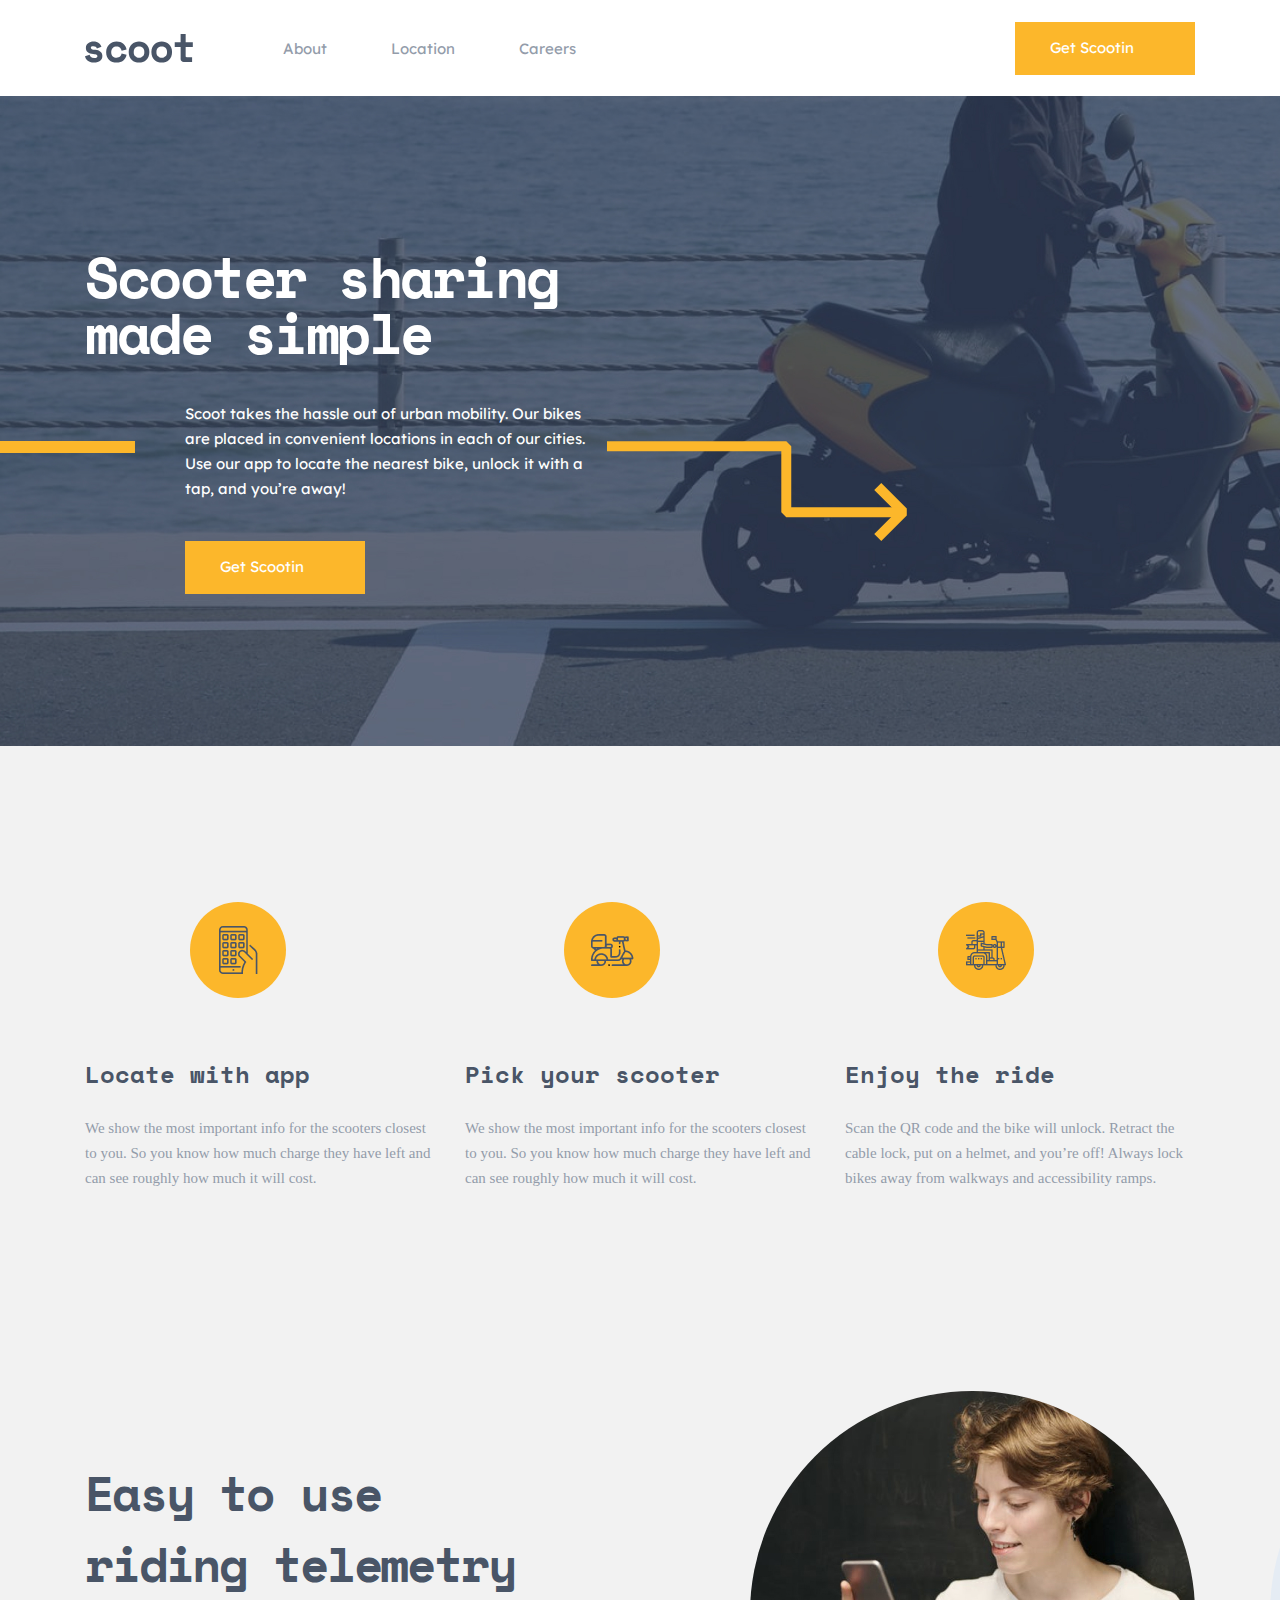
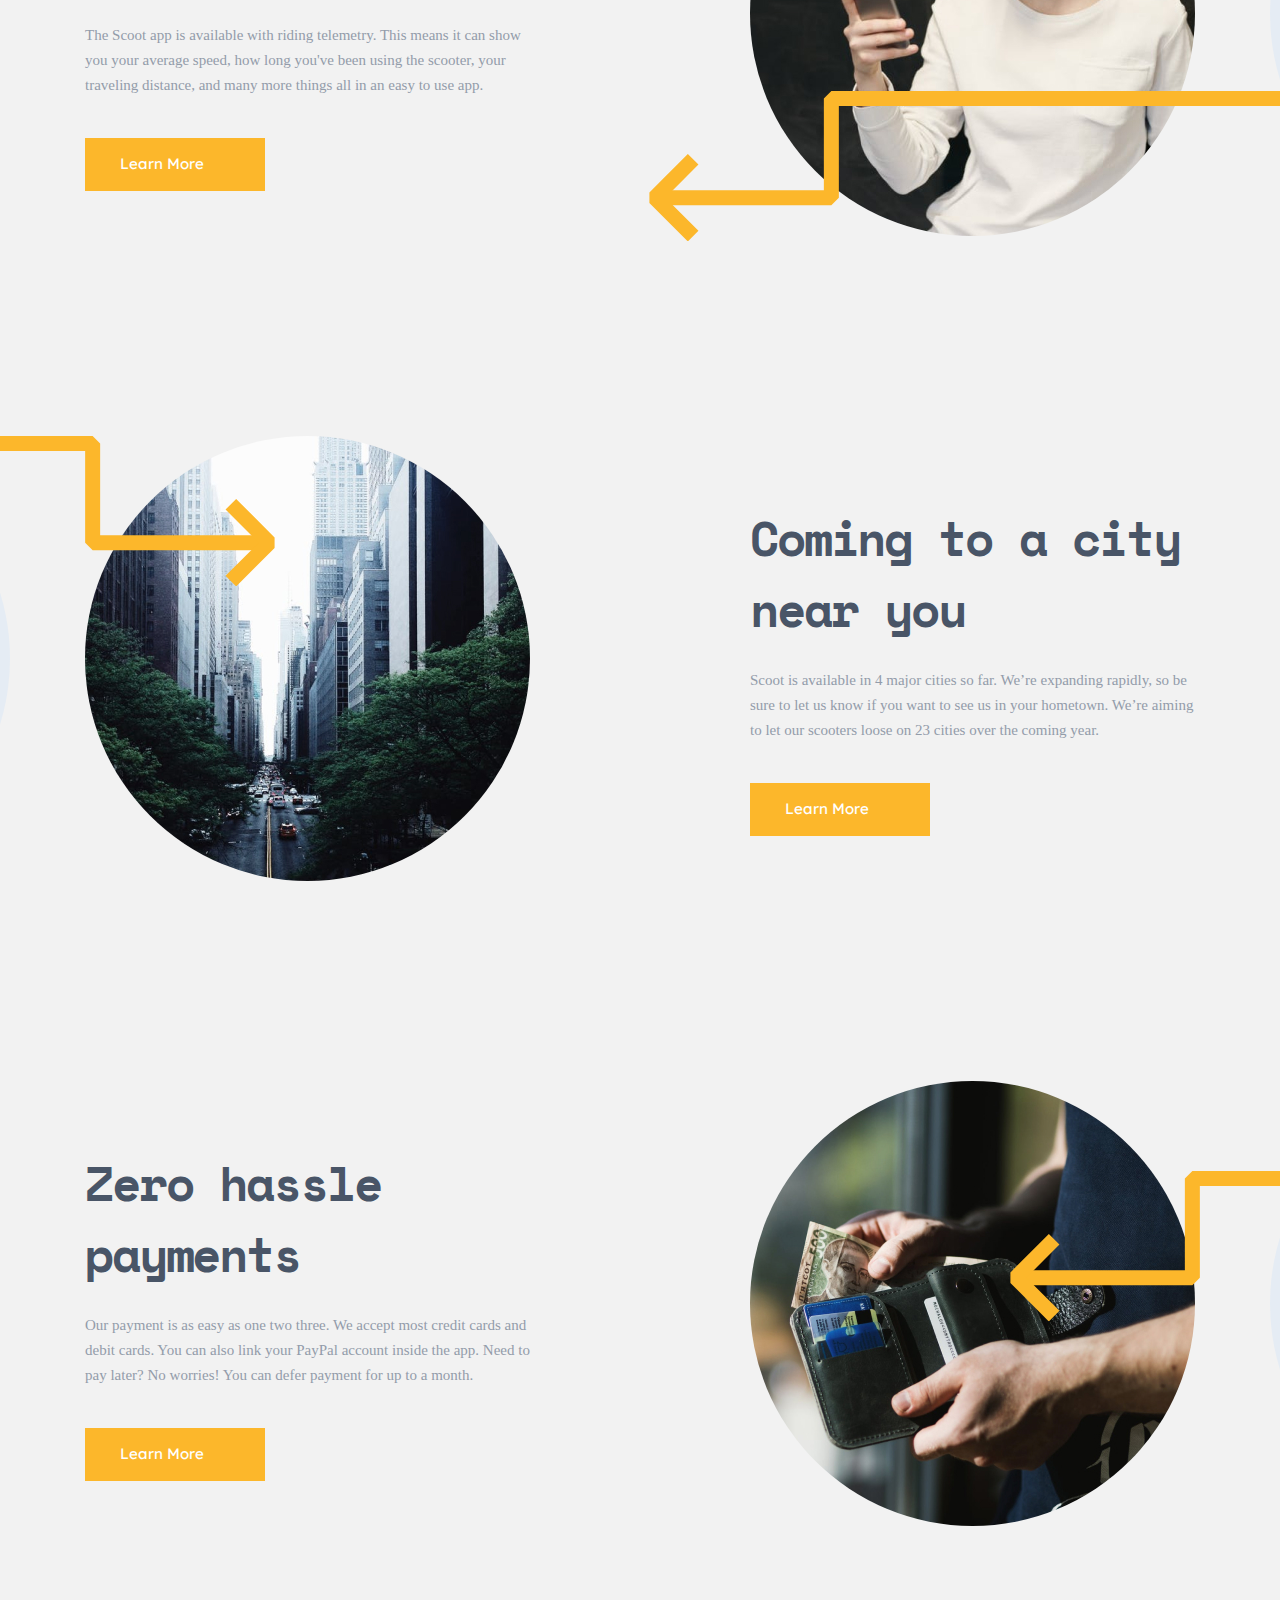
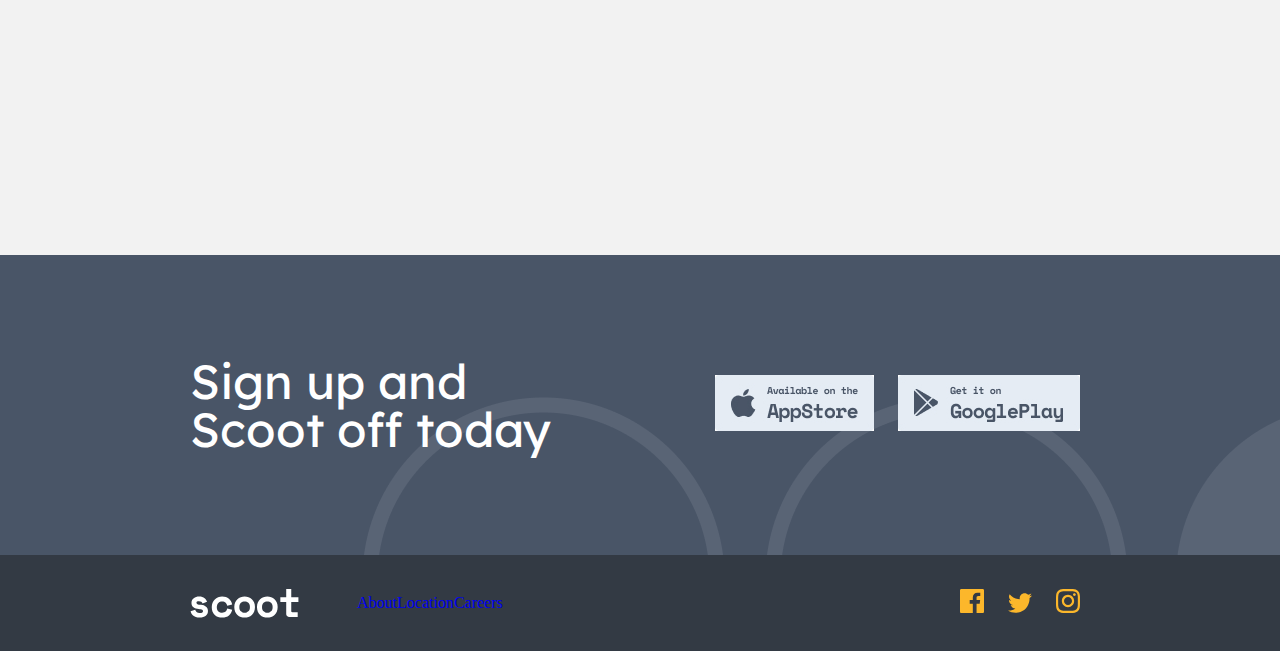
==== commit 818ede38: "ded" ====
--- a/index.html
+++ b/index.html
@@ -24,9 +24,9 @@
                         <img class="left__img" src="./image/scoot1.svg" alt="">
                         <nav class="left__nav-menu">
                             <ul class="left__menu">
-                                <li class="menu--iytms"><a class="menu--link" href="#">About</a></li>
-                                <li class="menu--iytms"><a class="menu--link" href="#">Location</a></li>
-                                <li class="menu--iytms"><a class="menu--link" href="#">Careers</a></li>
+                                <li class="menu--iytms"><a class="menu--link" href="./about.html">About</a></li>
+                                <li class="menu--iytms"><a class="menu--link" href="./location.html">Location</a></li>
+                                <li class="menu--iytms"><a class="menu--link" href="./content.html">Careers</a></li>
                             </ul>
                         </nav>
                     </div>
@@ -135,9 +135,9 @@
                         <div class="right__rasmlar rasmlar">
                             <img class="rasmlar__svg" src="./image/scootzzzz.svg" alt="">
                             <ul class="rasmlar__menu-logo">
-                                <li class="menu-logo--iytms"><a class="menu-logo--link" href="">About</a></li>
-                                <li class="menu-logo--iytms"><a class="menu-logo--link" href="">Location</a></li>
-                                <li class="menu-logo--iytms"><a class="menu-logo--link" href="">Careers</a></li>
+                                <li class="menu--iytms"><a class="menu--link" href="./about.html">About</a></li>
+                                <li class="menu--iytms"><a class="menu--link" href="./location.html">Location</a></li>
+                                <li class="menu--iytms"><a class="menu--link" href="./content.html">Careers</a></li>
                             </ul>
                         </div>
                         <div class="right__icon">
--- a/css/main.css
+++ b/css/main.css
@@ -87,16 +87,16 @@
   fill: #E5ECF4;
 }
 
-@media only screen and (max-width: 770px) {
+@media only screen and (max-width: 435px) {
   .container {
-    max-width: 689px;
+    max-width: 390px;
     margin: 0 auto;
   }
   .footer .footer-logo {
-    height: 396px;
+    height: 758px;
   }
   .footer .footer-logo .footer-logo__left {
-    padding: 0 190px;
+    padding: 0 32px;
     display: -webkit-box;
     display: -ms-flexbox;
     display: flex;
@@ -108,12 +108,11 @@
     -webkit-box-pack: center;
         -ms-flex-pack: center;
             justify-content: center;
-    height: 300px;
+    height: 320px;
   }
   .footer .footer-logo .footer-logo__left .left__text-logo .text-logo--text {
-    font-size: 48px;
-    line-height: 48px;
-    width: 415px;
+    font-size: 32px;
+    width: 311px;
   }
   .footer .footer-logo .footer-logo__left .left__image {
     margin-top: 40px;
@@ -123,18 +122,53 @@
   }
   .footer .footer-logo .footer-logo__left .left__image .image--link img {
     height: 40px;
-    width: 113px;
+    width: 130px;
   }
   .footer .footer-logo .footer-logo__right {
+    display: -webkit-box;
+    display: -ms-flexbox;
+    display: flex;
+    -webkit-box-orient: vertical;
+    -webkit-box-direction: normal;
+        -ms-flex-direction: column;
+            flex-direction: column;
+    -webkit-box-pack: justify;
+        -ms-flex-pack: justify;
+            justify-content: space-between;
     padding: 0 39px;
-    height: 96px;
+    height: 438px;
+  }
+  .footer .footer-logo .footer-logo__right .right__rasmlar {
+    -webkit-box-orient: vertical;
+    -webkit-box-direction: normal;
+        -ms-flex-direction: column;
+            flex-direction: column;
+    padding-top: 66px;
   }
   .footer .footer-logo .footer-logo__right .right__rasmlar .rasmlar__menu-logo {
-    margin-left: 38px;
+    -webkit-box-orient: vertical;
+    -webkit-box-direction: normal;
+        -ms-flex-direction: column;
+            flex-direction: column;
+    padding-top: 41px;
+    margin-left: 0;
   }
   .footer .footer-logo .footer-logo__right .right__rasmlar .rasmlar__menu-logo .menu-logo--iytms .menu-logo--link {
     font-size: 15px;
-    padding: 0 22px;
+    padding: 16px 32px;
+    display: inline-block;
+  }
+  .footer .footer-logo .footer-logo__right .right__icon {
+    padding-bottom: 66px;
+  }
+  .footer .footer-logo .footer-logo__right .right__icon a {
+    padding: 0 10px;
+  }
+  .footer .footer-logo .footer-logo__right .right__icon a svg {
+    fill: #FCB72B;
+  }
+  .footer .footer-logo .footer-logo__right .right__icon a svg:hover {
+    fill: #E5ECF4;
   }
 }
 
@@ -291,6 +325,57 @@
   border: 2px solid #FCB72B;
   color: #FCB72B;
   background-color: transparent;
+}
+
+@media only screen and (max-width: 435px) {
+  .container {
+    max-width: 390px;
+    margin: 0 auto;
+  }
+  .header {
+    background-color: #fff;
+  }
+  .header .header-logo {
+    display: -webkit-box;
+    display: -ms-flexbox;
+    display: flex;
+    padding: 0 20px;
+    -webkit-box-pack: justify;
+        -ms-flex-pack: justify;
+            justify-content: space-between;
+    -webkit-box-align: center;
+        -ms-flex-align: center;
+            align-items: center;
+    background-color: white;
+    height: 96px;
+  }
+  .header .header-logo .header-logo__left {
+    display: -webkit-box;
+    display: -ms-flexbox;
+    display: flex;
+    -webkit-box-align: center;
+        -ms-flex-align: center;
+            align-items: center;
+  }
+  .header .header-logo .header-logo__left .left__img {
+    margin-left: 130px;
+  }
+  .header .header-logo .header-logo__left .font .fas {
+    display: -webkit-box;
+    display: -ms-flexbox;
+    display: flex;
+  }
+  .header .header-logo .header-logo__left .left__nav-menu {
+    display: none;
+  }
+  .header .header-logo .header-logo__left .fas:checked ~ .left__nav-menu {
+    display: -webkit-box;
+    display: -ms-flexbox;
+    display: flex;
+  }
+  .link {
+    display: none;
+  }
 }
 
 @media only screen and (max-width: 375px) {
@@ -742,9 +827,9 @@
   right: -260px;
 }
 
-@media only screen and (max-width: 770px) {
+@media only screen and (max-width: 435px) {
   .container {
-    max-width: 689px;
+    max-width: 390px;
     margin: 0 auto;
   }
   .section {
@@ -762,19 +847,24 @@
         -ms-flex-pack: center;
             justify-content: center;
     text-align: center;
-    padding-top: 187px;
+    padding-top: 120px;
   }
   .section .section-logo .section-logo__text {
-    width: 573px;
-    font-size: 56px;
+    width: 311px;
+    font-size: 40px;
   }
   .section .section-logo .link {
-    margin-left: 200px;
+    display: -webkit-box;
+    display: -ms-flexbox;
+    display: flex;
+    margin-left: 70px;
   }
   .section .section-logo .section-logo__lerem {
+    font-size: 15px;
+    line-height: 25px;
     margin-left: 0px;
     padding-top: 24px;
-    width: 573px;
+    width: 311px;
     margin-bottom: 32px;
   }
   .section .section-logo .section-logo__lerem::after {
@@ -784,8 +874,8 @@
     height: 158px;
     width: 477px;
     background-image: url(../image/GroupCopymmm.svg);
-    top: 200px;
-    left: -250px;
+    top: 215px;
+    left: -390px;
   }
   .banner {
     display: -webkit-box;
@@ -793,30 +883,40 @@
     display: flex;
     background-color: #F2F2F2;
     padding-top: 0px;
+    padding-bottom: 0;
   }
   .banner .banner__box {
+    background-color: transparent;
     -webkit-box-orient: vertical;
     -webkit-box-direction: normal;
         -ms-flex-direction: column;
             flex-direction: column;
     padding-left: 0;
     width: 15px;
-    margin-left: 100px;
-    height: 600px;
+    margin-left: 250px;
+    height: 800px;
   }
   .banner .banner__box .box--span {
-    margin-top: 150px;
+    width: 56px;
+    height: 56px;
+    margin-top: 120px;
     -webkit-transform: translateX(-40px);
             transform: translateX(-40px);
+    background-image: url(../image/CombinedShapemm1.svg);
   }
   .banner .banner__box .box--span2 {
+    width: 56px;
+    height: 56px;
     -webkit-transform: translateX(-40px);
             transform: translateX(-40px);
+    background-image: url(../image/001-scootermm2.svg);
   }
   .banner .banner__box .box--span3 {
-    border-radius: 50%;
+    width: 56px;
+    height: 56px;
     -webkit-transform: translateX(-40px);
             transform: translateX(-40px);
+    background-image: url(../image/CombinedShapemm3.svg);
   }
   .banner .banner-logo {
     display: -webkit-box;
@@ -826,24 +926,24 @@
     -webkit-box-direction: normal;
         -ms-flex-direction: column;
             flex-direction: column;
-    width: 1110px;
+    text-align: center;
+    width: 311px;
     padding-top: 150px;
   }
   .banner .banner-logo .banner-logo__bloc {
-    margin-top: 0;
-    margin-left: 150px;
+    margin-top: 90px;
+    margin-left: -180px;
   }
   .banner .banner-logo .banner-logo__bloc .bloc--text {
     font-size: 24px;
-    font-family: 'Space normal';
-    color: #495567;
+    margin-left: -160px;
   }
   .banner .banner-logo .banner-logo__bloc .bloc--lorem {
-    padding-top: 27px;
+    padding-top: 24px;
     font-size: 15px;
     line-height: 25px;
-    width: 398px;
-    margin-bottom: 40px;
+    width: 311px;
+    margin-bottom: 48px;
   }
   .templet {
     padding-bottom: 104px;
@@ -868,60 +968,34 @@
     padding-top: 56px;
   }
   .templet .temlet-logo .templet-logo__left .left--text {
-    font-size: 48px;
-    margin-left: 60px;
-    font-family: 'Space normal';
-    letter-spacing: -2.14286px;
-    width: 445px;
-    color: #495567;
+    font-size: 32px;
+    margin-left: 0px;
+    width: 311px;
   }
   .templet .temlet-logo .templet-logo__left .left--lorem {
-    width: 553px;
+    width: 311px;
     font-size: 15px;
     margin-bottom: 40px;
-    padding-top: 24px;
+    padding-top: 32px;
     line-height: 25px;
   }
   .templet .temlet-logo .templet-logo__left .link {
-    margin-left: 190px;
+    display: -webkit-box;
+    display: -ms-flexbox;
+    display: flex;
+    margin-left: 70px;
   }
   .templet .temlet-logo .temlet-logo__right {
-    margin-top: 145px;
-    width: 445px;
-    height: 445px;
-    border-radius: 50%;
-    background-image: url(../image/Bitmapttt.jpg);
-    background-position: center;
-    background-repeat: no-repeat;
-    background-size: cover;
-    position: relative;
-  }
-  .templet .temlet-logo .temlet-logo__right span {
-    display: -webkit-box;
-    display: -ms-flexbox;
-    display: flex;
-    border-radius: 50%;
-    width: 445px;
-    height: 445px;
-    background-color: #E5ECF4;
-    -webkit-transform: translate(520px, -150px);
-            transform: translate(520px, -150px);
+    margin-top: 60px;
+    width: 311px;
+    height: 311px;
   }
   .templet .temlet-logo .temlet-logo__right::before {
-    display: -webkit-box;
-    display: -ms-flexbox;
-    display: flex;
-    position: absolute;
-    content: "";
-    background-image: url(../image/Group32rrr.svg);
-    background-position: center;
-    background-repeat: no-repeat;
     height: 150px;
-    position: relative;
     width: 740px;
     z-index: 2;
-    top: 300px;
-    right: 101px;
+    top: 170px;
+    right: -0px;
   }
   .templet .temlet-logo2 {
     display: -webkit-box;
@@ -943,36 +1017,34 @@
     padding-top: 56px;
   }
   .templet .temlet-logo2 .templet-logo__left .left--text {
-    font-size: 48px;
-    margin-left: 60px;
-    width: 445px;
+    font-size: 32px;
+    margin-left: 0px;
+    width: 311px;
   }
   .templet .temlet-logo2 .templet-logo__left .left--lorem {
-    width: 553px;
+    width: 311px;
     font-size: 15px;
     margin-bottom: 40px;
-    padding-top: 24px;
+    padding-top: 32px;
     line-height: 25px;
   }
   .templet .temlet-logo2 .templet-logo__left .link {
-    margin-left: 190px;
+    display: -webkit-box;
+    display: -ms-flexbox;
+    display: flex;
+    margin-left: 70px;
   }
   .templet .temlet-logo2 .temlet-logo__right {
-    margin-top: 145px;
-    width: 445px;
-    height: 445px;
-  }
-  .templet .temlet-logo2 .temlet-logo__right span {
-    width: 445px;
-    height: 445px;
-    -webkit-transform: translate(-520px, -150px);
-            transform: translate(-520px, -150px);
+    margin-top: 60px;
+    width: 311px;
+    height: 311px;
   }
   .templet .temlet-logo2 .temlet-logo__right::before {
     height: 150px;
     width: 740px;
+    z-index: 2;
     top: 0px;
-    right: 101px;
+    left: -520px;
   }
   .templet .temlet-logo3 {
     display: -webkit-box;
@@ -994,37 +1066,34 @@
     padding-top: 56px;
   }
   .templet .temlet-logo3 .templet-logo__left .left--text {
-    font-size: 48px;
-    margin-left: 60px;
-    letter-spacing: -2.14286px;
-    width: 445px;
+    font-size: 32px;
+    margin-left: 0px;
+    width: 311px;
   }
   .templet .temlet-logo3 .templet-logo__left .left--lorem {
-    width: 553px;
+    width: 311px;
     font-size: 15px;
     margin-bottom: 40px;
-    padding-top: 24px;
+    padding-top: 32px;
     line-height: 25px;
   }
   .templet .temlet-logo3 .templet-logo__left .link {
-    margin-left: 190px;
+    display: -webkit-box;
+    display: -ms-flexbox;
+    display: flex;
+    margin-left: 70px;
   }
   .templet .temlet-logo3 .temlet-logo__right {
-    margin-top: 145px;
-    width: 445px;
-    height: 445px;
-  }
-  .templet .temlet-logo3 .temlet-logo__right span {
-    width: 445px;
-    height: 445px;
-    -webkit-transform: translate(520px, -150px);
-            transform: translate(520px, -150px);
+    margin-top: 60px;
+    width: 311px;
+    height: 311px;
   }
   .templet .temlet-logo3 .temlet-logo__right::before {
     height: 150px;
     width: 740px;
-    top: 100px;
-    right: -260px;
+    z-index: 2;
+    top: 0px;
+    right: -125px;
   }
 }
 
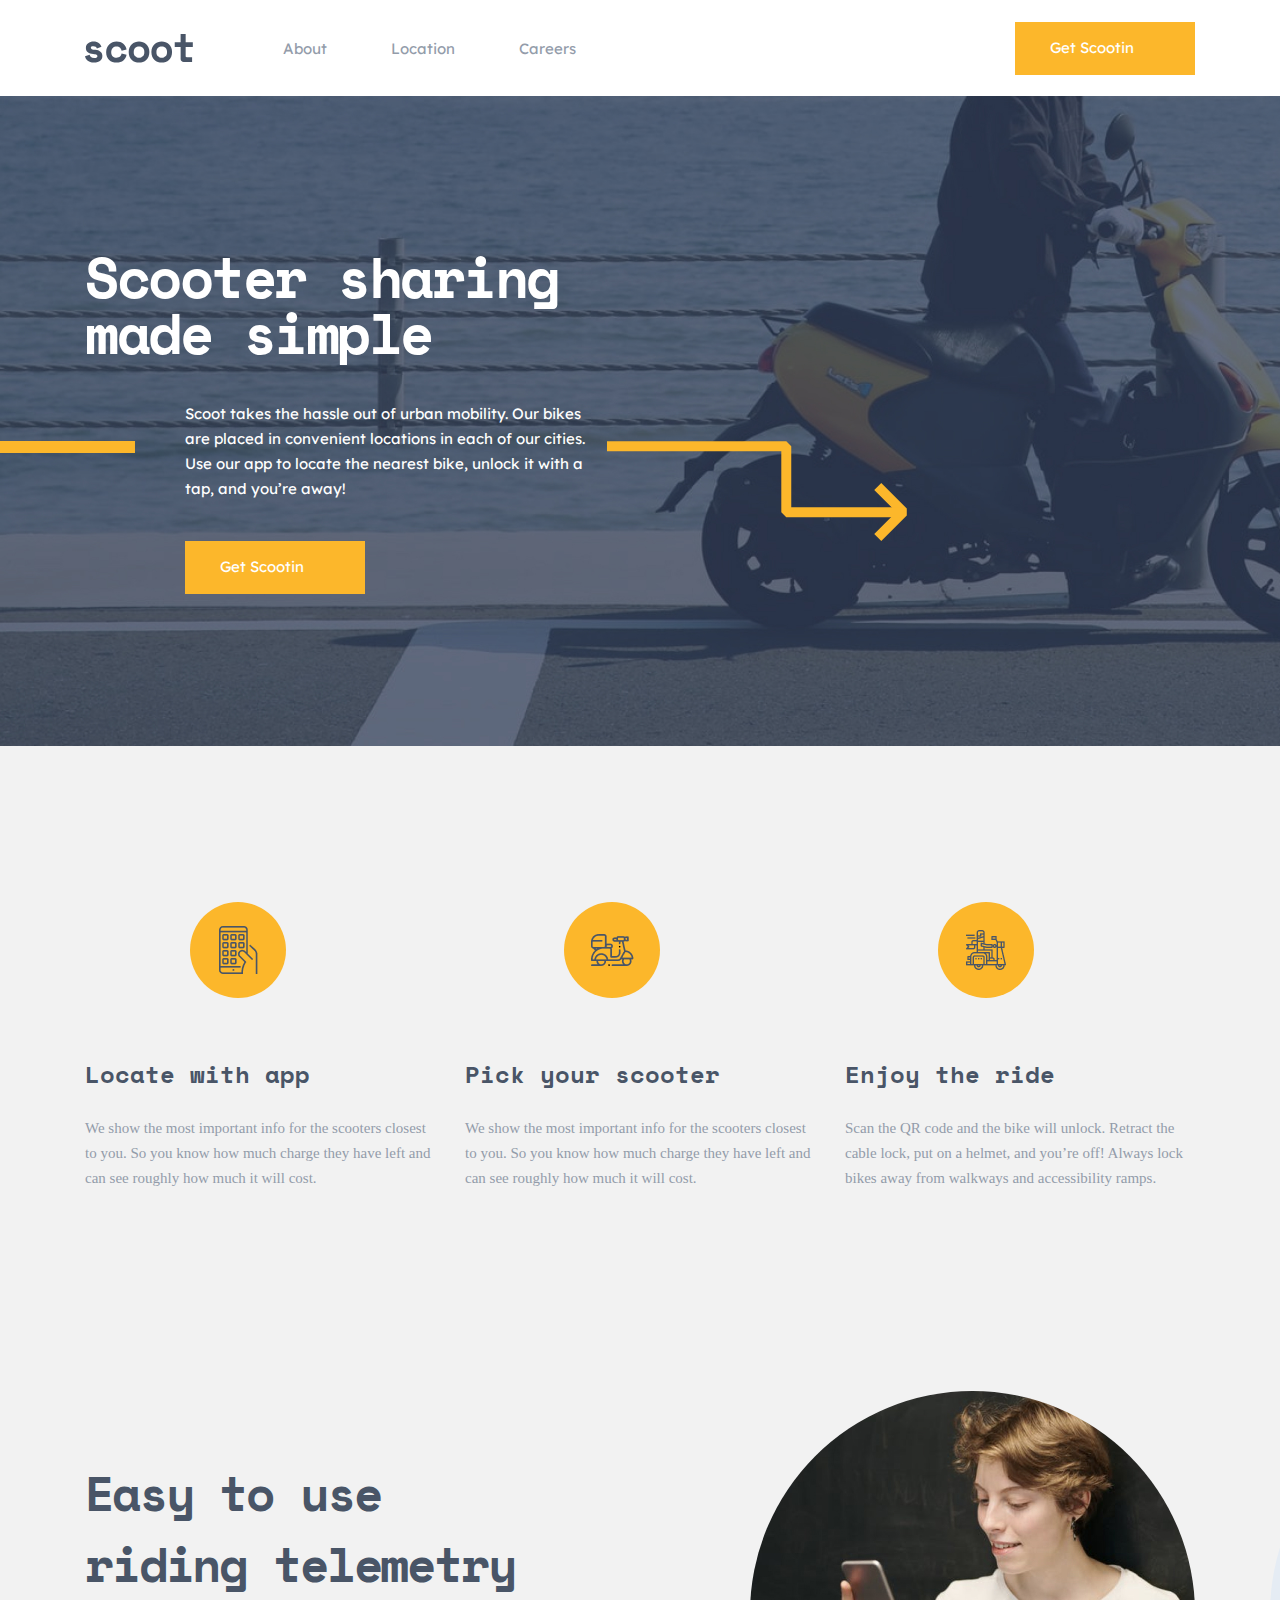
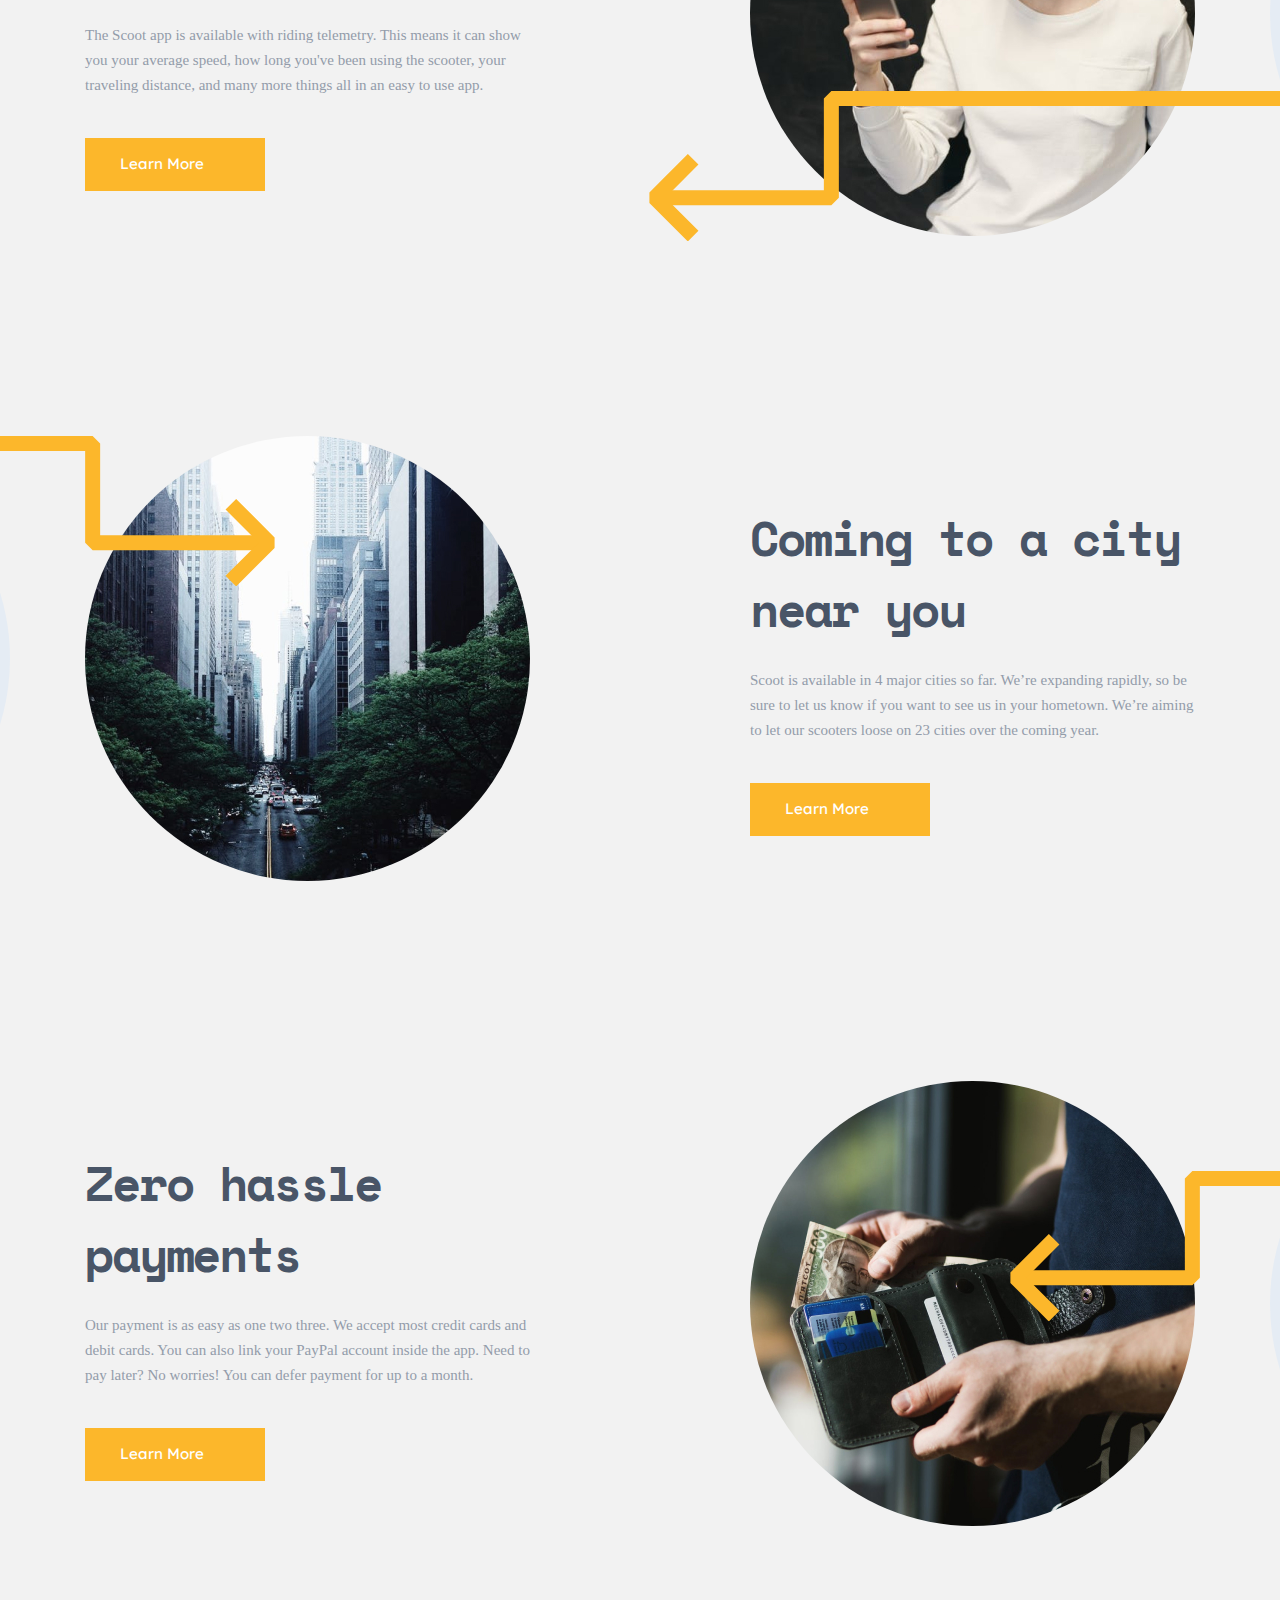
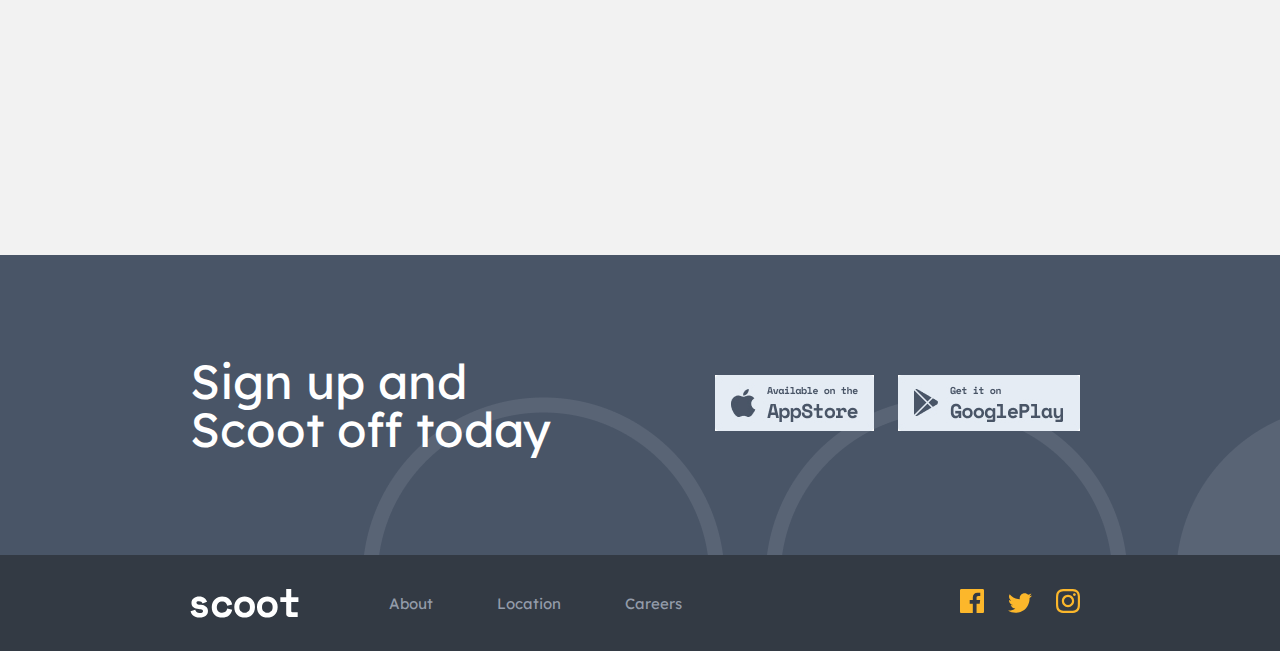
==== commit e7f0ba2d: "gol" ====
--- a/index.html
+++ b/index.html
@@ -135,9 +135,9 @@
                         <div class="right__rasmlar rasmlar">
                             <img class="rasmlar__svg" src="./image/scootzzzz.svg" alt="">
                             <ul class="rasmlar__menu-logo">
-                                <li class="menu--iytms"><a class="menu--link" href="./about.html">About</a></li>
-                                <li class="menu--iytms"><a class="menu--link" href="./location.html">Location</a></li>
-                                <li class="menu--iytms"><a class="menu--link" href="./content.html">Careers</a></li>
+                                <li class="menu-logo--iytms"><a class="menu-logo--link" href="">About</a></li>
+                                <li class="menu-logo--iytms"><a class="menu-logo--link" href="">Location</a></li>
+                                <li class="menu-logo--iytms"><a class="menu-logo--link" href="">Careers</a></li>
                             </ul>
                         </div>
                         <div class="right__icon">
--- a/css/main.css
+++ b/css/main.css
@@ -87,6 +87,57 @@
   fill: #E5ECF4;
 }
 
+@media only screen and (max-width: 770px) {
+  .container {
+    max-width: 689px;
+    margin: 0 auto;
+  }
+  .footer .footer-logo {
+    height: 396px;
+  }
+  .footer .footer-logo .footer-logo__left {
+    padding: 0 190px;
+    display: -webkit-box;
+    display: -ms-flexbox;
+    display: flex;
+    text-align: center;
+    -webkit-box-orient: vertical;
+    -webkit-box-direction: normal;
+        -ms-flex-direction: column;
+            flex-direction: column;
+    -webkit-box-pack: center;
+        -ms-flex-pack: center;
+            justify-content: center;
+    height: 300px;
+  }
+  .footer .footer-logo .footer-logo__left .left__text-logo .text-logo--text {
+    font-size: 48px;
+    line-height: 48px;
+    width: 415px;
+  }
+  .footer .footer-logo .footer-logo__left .left__image {
+    margin-top: 40px;
+  }
+  .footer .footer-logo .footer-logo__left .left__image .image--link {
+    padding: 0 10px;
+  }
+  .footer .footer-logo .footer-logo__left .left__image .image--link img {
+    height: 40px;
+    width: 113px;
+  }
+  .footer .footer-logo .footer-logo__right {
+    padding: 0 39px;
+    height: 96px;
+  }
+  .footer .footer-logo .footer-logo__right .right__rasmlar .rasmlar__menu-logo {
+    margin-left: 38px;
+  }
+  .footer .footer-logo .footer-logo__right .right__rasmlar .rasmlar__menu-logo .menu-logo--iytms .menu-logo--link {
+    font-size: 15px;
+    padding: 0 22px;
+  }
+}
+
 @media only screen and (max-width: 435px) {
   .container {
     max-width: 390px;
@@ -339,7 +390,6 @@
     display: -webkit-box;
     display: -ms-flexbox;
     display: flex;
-    padding: 0 20px;
     -webkit-box-pack: justify;
         -ms-flex-pack: justify;
             justify-content: space-between;
@@ -358,7 +408,7 @@
             align-items: center;
   }
   .header .header-logo .header-logo__left .left__img {
-    margin-left: 130px;
+    margin-left: 120px;
   }
   .header .header-logo .header-logo__left .font .fas {
     display: -webkit-box;
@@ -827,15 +877,301 @@
   right: -260px;
 }
 
+@media only screen and (max-width: 770px) {
+  .container {
+    max-width: 689px;
+    margin: 0 auto;
+  }
+  .section {
+    height: 690px;
+  }
+  .section .section-logo {
+    display: -webkit-box;
+    display: -ms-flexbox;
+    display: flex;
+    -webkit-box-orient: vertical;
+    -webkit-box-direction: normal;
+        -ms-flex-direction: column;
+            flex-direction: column;
+    -webkit-box-pack: center;
+        -ms-flex-pack: center;
+            justify-content: center;
+    text-align: center;
+    padding-top: 187px;
+  }
+  .section .section-logo .section-logo__text {
+    width: 573px;
+    font-size: 56px;
+  }
+  .section .section-logo .link {
+    margin-left: 200px;
+  }
+  .section .section-logo .section-logo__lerem {
+    margin-left: 0px;
+    padding-top: 24px;
+    width: 573px;
+    margin-bottom: 32px;
+  }
+  .section .section-logo .section-logo__lerem::after {
+    display: none;
+  }
+  .section .section-logo .section-logo__lerem::before {
+    height: 158px;
+    width: 477px;
+    background-image: url(../image/GroupCopymmm.svg);
+    top: 200px;
+    left: -250px;
+  }
+  .banner {
+    display: -webkit-box;
+    display: -ms-flexbox;
+    display: flex;
+    background-color: #F2F2F2;
+    padding-top: 0px;
+  }
+  .banner .banner__box {
+    -webkit-box-orient: vertical;
+    -webkit-box-direction: normal;
+        -ms-flex-direction: column;
+            flex-direction: column;
+    padding-left: 0;
+    width: 15px;
+    margin-left: 100px;
+    height: 600px;
+  }
+  .banner .banner__box .box--span {
+    margin-top: 150px;
+    -webkit-transform: translateX(-40px);
+            transform: translateX(-40px);
+  }
+  .banner .banner__box .box--span2 {
+    -webkit-transform: translateX(-40px);
+            transform: translateX(-40px);
+  }
+  .banner .banner__box .box--span3 {
+    border-radius: 50%;
+    -webkit-transform: translateX(-40px);
+            transform: translateX(-40px);
+  }
+  .banner .banner-logo {
+    display: -webkit-box;
+    display: -ms-flexbox;
+    display: flex;
+    -webkit-box-orient: vertical;
+    -webkit-box-direction: normal;
+        -ms-flex-direction: column;
+            flex-direction: column;
+    width: 1110px;
+    padding-top: 150px;
+  }
+  .banner .banner-logo .banner-logo__bloc {
+    margin-top: 0;
+    margin-left: 150px;
+  }
+  .banner .banner-logo .banner-logo__bloc .bloc--text {
+    font-size: 24px;
+    font-family: 'Space normal';
+    color: #495567;
+  }
+  .banner .banner-logo .banner-logo__bloc .bloc--lorem {
+    padding-top: 27px;
+    font-size: 15px;
+    line-height: 25px;
+    width: 398px;
+    margin-bottom: 40px;
+  }
+  .templet {
+    padding-bottom: 104px;
+  }
+  .templet .temlet-logo {
+    display: -webkit-box;
+    display: -ms-flexbox;
+    display: flex;
+    -webkit-box-pack: center;
+        -ms-flex-pack: center;
+            justify-content: center;
+    -webkit-box-align: center;
+        -ms-flex-align: center;
+            align-items: center;
+    text-align: center;
+    -webkit-box-orient: vertical;
+    -webkit-box-direction: reverse;
+        -ms-flex-direction: column-reverse;
+            flex-direction: column-reverse;
+  }
+  .templet .temlet-logo .templet-logo__left {
+    padding-top: 56px;
+  }
+  .templet .temlet-logo .templet-logo__left .left--text {
+    font-size: 48px;
+    margin-left: 60px;
+    font-family: 'Space normal';
+    letter-spacing: -2.14286px;
+    width: 445px;
+    color: #495567;
+  }
+  .templet .temlet-logo .templet-logo__left .left--lorem {
+    width: 553px;
+    font-size: 15px;
+    margin-bottom: 40px;
+    padding-top: 24px;
+    line-height: 25px;
+  }
+  .templet .temlet-logo .templet-logo__left .link {
+    margin-left: 190px;
+  }
+  .templet .temlet-logo .temlet-logo__right {
+    margin-top: 145px;
+    width: 445px;
+    height: 445px;
+    border-radius: 50%;
+    background-image: url(../image/Bitmapttt.jpg);
+    background-position: center;
+    background-repeat: no-repeat;
+    background-size: cover;
+    position: relative;
+  }
+  .templet .temlet-logo .temlet-logo__right span {
+    display: -webkit-box;
+    display: -ms-flexbox;
+    display: flex;
+    border-radius: 50%;
+    width: 445px;
+    height: 445px;
+    background-color: #E5ECF4;
+    -webkit-transform: translate(520px, -150px);
+            transform: translate(520px, -150px);
+  }
+  .templet .temlet-logo .temlet-logo__right::before {
+    display: -webkit-box;
+    display: -ms-flexbox;
+    display: flex;
+    position: absolute;
+    content: "";
+    background-image: url(../image/Group32rrr.svg);
+    background-position: center;
+    background-repeat: no-repeat;
+    height: 150px;
+    position: relative;
+    width: 740px;
+    z-index: 2;
+    top: 300px;
+    right: 101px;
+  }
+  .templet .temlet-logo2 {
+    display: -webkit-box;
+    display: -ms-flexbox;
+    display: flex;
+    -webkit-box-pack: center;
+        -ms-flex-pack: center;
+            justify-content: center;
+    -webkit-box-align: center;
+        -ms-flex-align: center;
+            align-items: center;
+    text-align: center;
+    -webkit-box-orient: vertical;
+    -webkit-box-direction: normal;
+        -ms-flex-direction: column;
+            flex-direction: column;
+  }
+  .templet .temlet-logo2 .templet-logo__left {
+    padding-top: 56px;
+  }
+  .templet .temlet-logo2 .templet-logo__left .left--text {
+    font-size: 48px;
+    margin-left: 60px;
+    width: 445px;
+  }
+  .templet .temlet-logo2 .templet-logo__left .left--lorem {
+    width: 553px;
+    font-size: 15px;
+    margin-bottom: 40px;
+    padding-top: 24px;
+    line-height: 25px;
+  }
+  .templet .temlet-logo2 .templet-logo__left .link {
+    margin-left: 190px;
+  }
+  .templet .temlet-logo2 .temlet-logo__right {
+    margin-top: 145px;
+    width: 445px;
+    height: 445px;
+  }
+  .templet .temlet-logo2 .temlet-logo__right span {
+    width: 445px;
+    height: 445px;
+    -webkit-transform: translate(-520px, -150px);
+            transform: translate(-520px, -150px);
+  }
+  .templet .temlet-logo2 .temlet-logo__right::before {
+    height: 150px;
+    width: 740px;
+    top: 0px;
+    right: 101px;
+  }
+  .templet .temlet-logo3 {
+    display: -webkit-box;
+    display: -ms-flexbox;
+    display: flex;
+    -webkit-box-pack: center;
+        -ms-flex-pack: center;
+            justify-content: center;
+    -webkit-box-align: center;
+        -ms-flex-align: center;
+            align-items: center;
+    text-align: center;
+    -webkit-box-orient: vertical;
+    -webkit-box-direction: reverse;
+        -ms-flex-direction: column-reverse;
+            flex-direction: column-reverse;
+  }
+  .templet .temlet-logo3 .templet-logo__left {
+    padding-top: 56px;
+  }
+  .templet .temlet-logo3 .templet-logo__left .left--text {
+    font-size: 48px;
+    margin-left: 60px;
+    letter-spacing: -2.14286px;
+    width: 445px;
+  }
+  .templet .temlet-logo3 .templet-logo__left .left--lorem {
+    width: 553px;
+    font-size: 15px;
+    margin-bottom: 40px;
+    padding-top: 24px;
+    line-height: 25px;
+  }
+  .templet .temlet-logo3 .templet-logo__left .link {
+    margin-left: 190px;
+  }
+  .templet .temlet-logo3 .temlet-logo__right {
+    margin-top: 145px;
+    width: 445px;
+    height: 445px;
+  }
+  .templet .temlet-logo3 .temlet-logo__right span {
+    width: 445px;
+    height: 445px;
+    -webkit-transform: translate(520px, -150px);
+            transform: translate(520px, -150px);
+  }
+  .templet .temlet-logo3 .temlet-logo__right::before {
+    height: 150px;
+    width: 740px;
+    top: 100px;
+    right: -260px;
+  }
+}
+
 @media only screen and (max-width: 435px) {
   .container {
     max-width: 390px;
     margin: 0 auto;
   }
-  .section {
+  .container .section {
     height: 690px;
   }
-  .section .section-logo {
+  .container .section .section-logo {
     display: -webkit-box;
     display: -ms-flexbox;
     display: flex;
@@ -849,6 +1185,276 @@
     text-align: center;
     padding-top: 120px;
   }
+  .container .section .section-logo .section-logo__text {
+    width: 311px;
+    font-size: 40px;
+  }
+  .container .section .section-logo .link {
+    display: -webkit-box;
+    display: -ms-flexbox;
+    display: flex;
+    margin-left: 70px;
+  }
+  .container .section .section-logo .section-logo__lerem {
+    font-size: 15px;
+    line-height: 25px;
+    margin-left: 0px;
+    padding-top: 24px;
+    width: 311px;
+    margin-bottom: 32px;
+  }
+  .container .section .section-logo .section-logo__lerem::after {
+    display: none;
+  }
+  .container .section .section-logo .section-logo__lerem::before {
+    height: 158px;
+    width: 477px;
+    background-image: url(../image/GroupCopymmm.svg);
+    top: 215px;
+    left: -360px;
+  }
+  .container .banner {
+    display: -webkit-box;
+    display: -ms-flexbox;
+    display: flex;
+    background-color: #F2F2F2;
+    padding-top: 0px;
+    padding-bottom: 0;
+  }
+  .container .banner .banner__box {
+    background-color: transparent;
+    -webkit-box-orient: vertical;
+    -webkit-box-direction: normal;
+        -ms-flex-direction: column;
+            flex-direction: column;
+    padding-left: 0;
+    width: 15px;
+    margin-left: 200px;
+    height: 800px;
+  }
+  .container .banner .banner__box .box--span {
+    width: 56px;
+    height: 56px;
+    margin-top: 120px;
+    -webkit-transform: translateX(-40px);
+            transform: translateX(-40px);
+    background-image: url(../image/CombinedShapemm1.svg);
+  }
+  .container .banner .banner__box .box--span2 {
+    width: 56px;
+    height: 56px;
+    -webkit-transform: translateX(-40px);
+            transform: translateX(-40px);
+    background-image: url(../image/001-scootermm2.svg);
+  }
+  .container .banner .banner__box .box--span3 {
+    width: 56px;
+    height: 56px;
+    -webkit-transform: translateX(-40px);
+            transform: translateX(-40px);
+    background-image: url(../image/CombinedShapemm3.svg);
+  }
+  .container .banner .banner-logo {
+    display: -webkit-box;
+    display: -ms-flexbox;
+    display: flex;
+    -webkit-box-orient: vertical;
+    -webkit-box-direction: normal;
+        -ms-flex-direction: column;
+            flex-direction: column;
+    text-align: center;
+    width: 311px;
+    padding-top: 150px;
+  }
+  .container .banner .banner-logo .banner-logo__bloc {
+    margin-top: 90px;
+    margin-left: -180px;
+  }
+  .container .banner .banner-logo .banner-logo__bloc .bloc--text {
+    font-size: 24px;
+    margin-left: -160px;
+  }
+  .container .banner .banner-logo .banner-logo__bloc .bloc--lorem {
+    padding-top: 24px;
+    font-size: 15px;
+    line-height: 25px;
+    width: 311px;
+    margin-bottom: 48px;
+  }
+  .container .templet {
+    padding-bottom: 104px;
+  }
+  .container .templet .temlet-logo {
+    display: -webkit-box;
+    display: -ms-flexbox;
+    display: flex;
+    -webkit-box-pack: center;
+        -ms-flex-pack: center;
+            justify-content: center;
+    -webkit-box-align: center;
+        -ms-flex-align: center;
+            align-items: center;
+    text-align: center;
+    -webkit-box-orient: vertical;
+    -webkit-box-direction: reverse;
+        -ms-flex-direction: column-reverse;
+            flex-direction: column-reverse;
+  }
+  .container .templet .temlet-logo .templet-logo__left {
+    padding-top: 56px;
+  }
+  .container .templet .temlet-logo .templet-logo__left .left--text {
+    font-size: 32px;
+    margin-left: 0px;
+    width: 311px;
+  }
+  .container .templet .temlet-logo .templet-logo__left .left--lorem {
+    width: 311px;
+    font-size: 15px;
+    margin-bottom: 40px;
+    padding-top: 32px;
+    line-height: 25px;
+  }
+  .container .templet .temlet-logo .templet-logo__left .link {
+    display: -webkit-box;
+    display: -ms-flexbox;
+    display: flex;
+    margin-left: 70px;
+  }
+  .container .templet .temlet-logo .temlet-logo__right {
+    margin-top: 60px;
+    width: 311px;
+    height: 311px;
+  }
+  .container .templet .temlet-logo .temlet-logo__right::before {
+    height: 150px;
+    width: 740px;
+    z-index: 2;
+    top: 170px;
+    right: -0px;
+  }
+  .container .templet .temlet-logo2 {
+    display: -webkit-box;
+    display: -ms-flexbox;
+    display: flex;
+    -webkit-box-pack: center;
+        -ms-flex-pack: center;
+            justify-content: center;
+    -webkit-box-align: center;
+        -ms-flex-align: center;
+            align-items: center;
+    text-align: center;
+    -webkit-box-orient: vertical;
+    -webkit-box-direction: normal;
+        -ms-flex-direction: column;
+            flex-direction: column;
+  }
+  .container .templet .temlet-logo2 .templet-logo__left {
+    padding-top: 56px;
+  }
+  .container .templet .temlet-logo2 .templet-logo__left .left--text {
+    font-size: 32px;
+    margin-left: 0px;
+    width: 311px;
+  }
+  .container .templet .temlet-logo2 .templet-logo__left .left--lorem {
+    width: 311px;
+    font-size: 15px;
+    margin-bottom: 40px;
+    padding-top: 32px;
+    line-height: 25px;
+  }
+  .container .templet .temlet-logo2 .templet-logo__left .link {
+    display: -webkit-box;
+    display: -ms-flexbox;
+    display: flex;
+    margin-left: 70px;
+  }
+  .container .templet .temlet-logo2 .temlet-logo__right {
+    margin-top: 60px;
+    width: 311px;
+    height: 311px;
+  }
+  .container .templet .temlet-logo2 .temlet-logo__right::before {
+    height: 150px;
+    width: 740px;
+    z-index: 2;
+    top: 0px;
+    left: -520px;
+  }
+  .container .templet .temlet-logo3 {
+    display: -webkit-box;
+    display: -ms-flexbox;
+    display: flex;
+    -webkit-box-pack: center;
+        -ms-flex-pack: center;
+            justify-content: center;
+    -webkit-box-align: center;
+        -ms-flex-align: center;
+            align-items: center;
+    text-align: center;
+    -webkit-box-orient: vertical;
+    -webkit-box-direction: reverse;
+        -ms-flex-direction: column-reverse;
+            flex-direction: column-reverse;
+  }
+  .container .templet .temlet-logo3 .templet-logo__left {
+    padding-top: 56px;
+  }
+  .container .templet .temlet-logo3 .templet-logo__left .left--text {
+    font-size: 32px;
+    margin-left: 0px;
+    width: 311px;
+  }
+  .container .templet .temlet-logo3 .templet-logo__left .left--lorem {
+    width: 311px;
+    font-size: 15px;
+    margin-bottom: 40px;
+    padding-top: 32px;
+    line-height: 25px;
+  }
+  .container .templet .temlet-logo3 .templet-logo__left .link {
+    display: -webkit-box;
+    display: -ms-flexbox;
+    display: flex;
+    margin-left: 70px;
+  }
+  .container .templet .temlet-logo3 .temlet-logo__right {
+    margin-top: 60px;
+    width: 311px;
+    height: 311px;
+  }
+  .container .templet .temlet-logo3 .temlet-logo__right::before {
+    height: 150px;
+    width: 740px;
+    z-index: 2;
+    top: 0px;
+    right: -125px;
+  }
+}
+
+@media only screen and (max-width: 370px) {
+  .container {
+    max-width: 311px;
+    margin: 0 auto;
+  }
+  .section {
+    height: 690px;
+  }
+  .section .section-logo {
+    display: -webkit-box;
+    display: -ms-flexbox;
+    display: flex;
+    -webkit-box-orient: vertical;
+    -webkit-box-direction: normal;
+        -ms-flex-direction: column;
+            flex-direction: column;
+    -webkit-box-pack: center;
+        -ms-flex-pack: center;
+            justify-content: center;
+    text-align: center;
+    padding-top: 120px;
+  }
   .section .section-logo .section-logo__text {
     width: 311px;
     font-size: 40px;
@@ -875,7 +1481,7 @@
     width: 477px;
     background-image: url(../image/GroupCopymmm.svg);
     top: 215px;
-    left: -390px;
+    left: -360px;
   }
   .banner {
     display: -webkit-box;
@@ -893,7 +1499,7 @@
             flex-direction: column;
     padding-left: 0;
     width: 15px;
-    margin-left: 250px;
+    margin-left: 200px;
     height: 800px;
   }
   .banner .banner__box .box--span {
@@ -1096,274 +1702,4 @@
     right: -125px;
   }
 }
-
-@media only screen and (max-width: 370px) {
-  .container {
-    max-width: 311px;
-    margin: 0 auto;
-  }
-  .section {
-    height: 690px;
-  }
-  .section .section-logo {
-    display: -webkit-box;
-    display: -ms-flexbox;
-    display: flex;
-    -webkit-box-orient: vertical;
-    -webkit-box-direction: normal;
-        -ms-flex-direction: column;
-            flex-direction: column;
-    -webkit-box-pack: center;
-        -ms-flex-pack: center;
-            justify-content: center;
-    text-align: center;
-    padding-top: 120px;
-  }
-  .section .section-logo .section-logo__text {
-    width: 311px;
-    font-size: 40px;
-  }
-  .section .section-logo .link {
-    display: -webkit-box;
-    display: -ms-flexbox;
-    display: flex;
-    margin-left: 70px;
-  }
-  .section .section-logo .section-logo__lerem {
-    font-size: 15px;
-    line-height: 25px;
-    margin-left: 0px;
-    padding-top: 24px;
-    width: 311px;
-    margin-bottom: 32px;
-  }
-  .section .section-logo .section-logo__lerem::after {
-    display: none;
-  }
-  .section .section-logo .section-logo__lerem::before {
-    height: 158px;
-    width: 477px;
-    background-image: url(../image/GroupCopymmm.svg);
-    top: 215px;
-    left: -360px;
-  }
-  .banner {
-    display: -webkit-box;
-    display: -ms-flexbox;
-    display: flex;
-    background-color: #F2F2F2;
-    padding-top: 0px;
-    padding-bottom: 0;
-  }
-  .banner .banner__box {
-    background-color: transparent;
-    -webkit-box-orient: vertical;
-    -webkit-box-direction: normal;
-        -ms-flex-direction: column;
-            flex-direction: column;
-    padding-left: 0;
-    width: 15px;
-    margin-left: 200px;
-    height: 800px;
-  }
-  .banner .banner__box .box--span {
-    width: 56px;
-    height: 56px;
-    margin-top: 120px;
-    -webkit-transform: translateX(-40px);
-            transform: translateX(-40px);
-    background-image: url(../image/CombinedShapemm1.svg);
-  }
-  .banner .banner__box .box--span2 {
-    width: 56px;
-    height: 56px;
-    -webkit-transform: translateX(-40px);
-            transform: translateX(-40px);
-    background-image: url(../image/001-scootermm2.svg);
-  }
-  .banner .banner__box .box--span3 {
-    width: 56px;
-    height: 56px;
-    -webkit-transform: translateX(-40px);
-            transform: translateX(-40px);
-    background-image: url(../image/CombinedShapemm3.svg);
-  }
-  .banner .banner-logo {
-    display: -webkit-box;
-    display: -ms-flexbox;
-    display: flex;
-    -webkit-box-orient: vertical;
-    -webkit-box-direction: normal;
-        -ms-flex-direction: column;
-            flex-direction: column;
-    text-align: center;
-    width: 311px;
-    padding-top: 150px;
-  }
-  .banner .banner-logo .banner-logo__bloc {
-    margin-top: 90px;
-    margin-left: -180px;
-  }
-  .banner .banner-logo .banner-logo__bloc .bloc--text {
-    font-size: 24px;
-    margin-left: -160px;
-  }
-  .banner .banner-logo .banner-logo__bloc .bloc--lorem {
-    padding-top: 24px;
-    font-size: 15px;
-    line-height: 25px;
-    width: 311px;
-    margin-bottom: 48px;
-  }
-  .templet {
-    padding-bottom: 104px;
-  }
-  .templet .temlet-logo {
-    display: -webkit-box;
-    display: -ms-flexbox;
-    display: flex;
-    -webkit-box-pack: center;
-        -ms-flex-pack: center;
-            justify-content: center;
-    -webkit-box-align: center;
-        -ms-flex-align: center;
-            align-items: center;
-    text-align: center;
-    -webkit-box-orient: vertical;
-    -webkit-box-direction: reverse;
-        -ms-flex-direction: column-reverse;
-            flex-direction: column-reverse;
-  }
-  .templet .temlet-logo .templet-logo__left {
-    padding-top: 56px;
-  }
-  .templet .temlet-logo .templet-logo__left .left--text {
-    font-size: 32px;
-    margin-left: 0px;
-    width: 311px;
-  }
-  .templet .temlet-logo .templet-logo__left .left--lorem {
-    width: 311px;
-    font-size: 15px;
-    margin-bottom: 40px;
-    padding-top: 32px;
-    line-height: 25px;
-  }
-  .templet .temlet-logo .templet-logo__left .link {
-    display: -webkit-box;
-    display: -ms-flexbox;
-    display: flex;
-    margin-left: 70px;
-  }
-  .templet .temlet-logo .temlet-logo__right {
-    margin-top: 60px;
-    width: 311px;
-    height: 311px;
-  }
-  .templet .temlet-logo .temlet-logo__right::before {
-    height: 150px;
-    width: 740px;
-    z-index: 2;
-    top: 170px;
-    right: -0px;
-  }
-  .templet .temlet-logo2 {
-    display: -webkit-box;
-    display: -ms-flexbox;
-    display: flex;
-    -webkit-box-pack: center;
-        -ms-flex-pack: center;
-            justify-content: center;
-    -webkit-box-align: center;
-        -ms-flex-align: center;
-            align-items: center;
-    text-align: center;
-    -webkit-box-orient: vertical;
-    -webkit-box-direction: normal;
-        -ms-flex-direction: column;
-            flex-direction: column;
-  }
-  .templet .temlet-logo2 .templet-logo__left {
-    padding-top: 56px;
-  }
-  .templet .temlet-logo2 .templet-logo__left .left--text {
-    font-size: 32px;
-    margin-left: 0px;
-    width: 311px;
-  }
-  .templet .temlet-logo2 .templet-logo__left .left--lorem {
-    width: 311px;
-    font-size: 15px;
-    margin-bottom: 40px;
-    padding-top: 32px;
-    line-height: 25px;
-  }
-  .templet .temlet-logo2 .templet-logo__left .link {
-    display: -webkit-box;
-    display: -ms-flexbox;
-    display: flex;
-    margin-left: 70px;
-  }
-  .templet .temlet-logo2 .temlet-logo__right {
-    margin-top: 60px;
-    width: 311px;
-    height: 311px;
-  }
-  .templet .temlet-logo2 .temlet-logo__right::before {
-    height: 150px;
-    width: 740px;
-    z-index: 2;
-    top: 0px;
-    left: -520px;
-  }
-  .templet .temlet-logo3 {
-    display: -webkit-box;
-    display: -ms-flexbox;
-    display: flex;
-    -webkit-box-pack: center;
-        -ms-flex-pack: center;
-            justify-content: center;
-    -webkit-box-align: center;
-        -ms-flex-align: center;
-            align-items: center;
-    text-align: center;
-    -webkit-box-orient: vertical;
-    -webkit-box-direction: reverse;
-        -ms-flex-direction: column-reverse;
-            flex-direction: column-reverse;
-  }
-  .templet .temlet-logo3 .templet-logo__left {
-    padding-top: 56px;
-  }
-  .templet .temlet-logo3 .templet-logo__left .left--text {
-    font-size: 32px;
-    margin-left: 0px;
-    width: 311px;
-  }
-  .templet .temlet-logo3 .templet-logo__left .left--lorem {
-    width: 311px;
-    font-size: 15px;
-    margin-bottom: 40px;
-    padding-top: 32px;
-    line-height: 25px;
-  }
-  .templet .temlet-logo3 .templet-logo__left .link {
-    display: -webkit-box;
-    display: -ms-flexbox;
-    display: flex;
-    margin-left: 70px;
-  }
-  .templet .temlet-logo3 .temlet-logo__right {
-    margin-top: 60px;
-    width: 311px;
-    height: 311px;
-  }
-  .templet .temlet-logo3 .temlet-logo__right::before {
-    height: 150px;
-    width: 740px;
-    z-index: 2;
-    top: 0px;
-    right: -125px;
-  }
-}
 /*# sourceMappingURL=main.css.map */